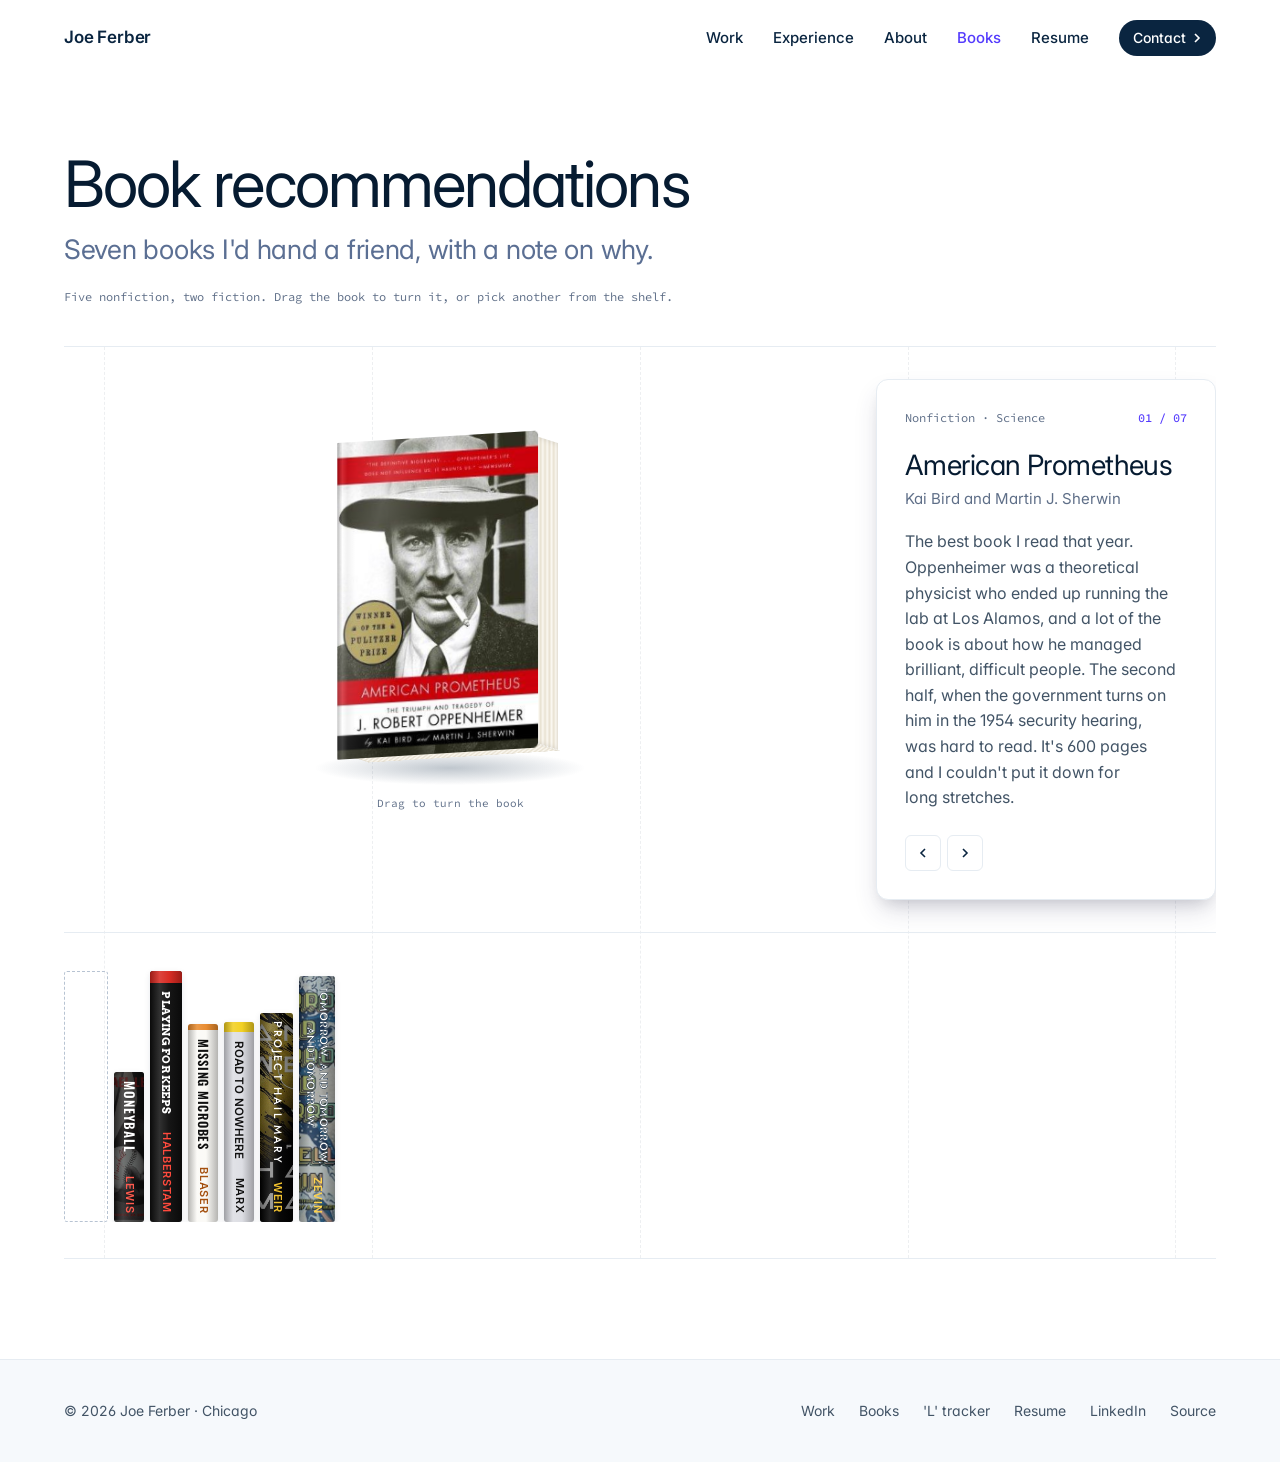
==== books/index.html @ 8e1ac544 "Rewrite the layer story around projects, move books to their own page - The four scroll layers now w" ====
<!doctype html>
<html lang="en">
<head>
<meta charset="utf-8">
<meta name="viewport" content="width=device-width, initial-scale=1">
<title>Book recommendations | Joe Ferber</title>
<meta name="description" content="Seven books Joe Ferber recommends, with a note on each.">
<meta name="theme-color" content="#ffffff">
<meta property="og:type" content="website">
<meta property="og:site_name" content="Joe Ferber">
<meta property="og:title" content="Book recommendations | Joe Ferber">
<meta property="og:description" content="I take complicated operations apart, find the layer that matters, and build what fixes it.">
<meta property="og:image" content="https://joeferber.com/assets/joe-ferber-social.png?v=2">
<meta name="twitter:card" content="summary_large_image">
<link rel="icon" href="/assets/favicon.svg?v=1" type="image/svg+xml">
<link rel="canonical" href="https://joeferber.com/books/">
<meta property="og:url" content="https://joeferber.com/books/">
<meta property="og:image:width" content="1200">
<meta property="og:image:height" content="630">
<meta property="og:image:alt" content="Joe Ferber: Complex systems, made useful.">
<link rel="preconnect" href="https://fonts.googleapis.com">
<link rel="preconnect" href="https://fonts.gstatic.com" crossorigin>
<link href="https://fonts.googleapis.com/css2?family=Inter:wght@300;400;500;600&family=Source+Code+Pro:wght@400;500&family=Oswald:wght@500;600&family=Jost:wght@500;600&family=Cormorant+Garamond:wght@600&family=Arvo:wght@700&display=swap" rel="stylesheet">
<style>
:root{
  --ground:#fff; --ground-muted:#f6f9fc; --panel:#fff;
  --ink:#0a2540; --ink-deep:#061b31; --ink-2:#425466; --ink-muted:#5f6f88;
  --accent:#635bff; --accent-strong:#533afd; --accent-hover:#4434d4;
  --rule:#e6ecf2; --surface-blue:#e5edf5;
  --field:#0d1738; --on-field-2:#b8c7dc;
  --sans:"Inter",system-ui,sans-serif; --mono:"Source Code Pro",ui-monospace,monospace;
  --container:1152px; --gutter:40px;
  --shadow-soft:0 2px 6px rgba(10,37,64,.06);
  --shadow-float:0 13px 27px -5px rgba(50,50,93,.2),0 8px 16px -8px rgba(0,0,0,.15);
  --ease-out:cubic-bezier(.16,1,.3,1); --ease:cubic-bezier(.4,0,.2,1);
}
*{box-sizing:border-box}
html{scroll-behavior:smooth}
body{margin:0;background:var(--ground);color:var(--ink);font:400 16px/1.6 var(--sans);-webkit-font-smoothing:antialiased;font-feature-settings:"ss01","cv11"}
::selection{background:var(--accent);color:#fff}
p{text-wrap:pretty}
a{color:inherit;text-decoration:none}
:focus-visible{outline:2px solid var(--accent);outline-offset:3px;border-radius:4px}
.wrap{width:min(100% - 2*var(--gutter),var(--container));margin-inline:auto}

.guides{position:absolute;inset:0;pointer-events:none;z-index:0}
.guides .wrap{height:100%;display:grid;grid-template-columns:repeat(4,1fr)}
.guides .wrap span{border-left:1px dashed rgba(10,37,64,.07)}
.guides .wrap span:last-child{border-right:1px dashed rgba(10,37,64,.07)}

header{position:absolute;inset:0 0 auto;z-index:20}
header .wrap{display:flex;align-items:center;justify-content:space-between;height:76px}
.mark{font-weight:600;font-size:17px;letter-spacing:-.01em;color:#fff;mix-blend-mode:normal}
.mark{color:var(--ink)}
nav{display:flex;align-items:center;gap:30px;font-size:15px;font-weight:500}
nav a{color:var(--ink)}nav a:not(.btn):hover{color:var(--ink-2)}
.btn{display:inline-flex;align-items:center;gap:6px;height:42px;padding:0 18px;border-radius:9999px;font-size:15px;font-weight:500;transition:background .15s var(--ease),color .15s var(--ease)}
.btn svg{width:10px;height:10px;transition:transform .18s var(--ease)}
.btn:hover svg{transform:translateX(3px)}
.btn-primary{background:var(--accent-strong);color:#fff}
.btn-primary:hover{background:var(--accent-hover)}
.btn-quiet{color:var(--accent-strong)}
.btn-quiet:hover{color:var(--ink)}
.hero .btn-quiet{background:rgba(255,255,255,.82);box-shadow:inset 0 0 0 1px var(--rule)}
.hero .btn-quiet:hover{background:#fff}
.btn-nav{background:var(--ink);color:#fff;height:36px;padding:0 14px;font-size:14px}
.btn-nav:hover{background:#163a5c}

.hero{position:relative;overflow:hidden;padding:176px 0 150px}
.ribbon{position:absolute;inset:-30% -10% auto 30%;height:120%;transform:skewY(-12deg);transform-origin:0 0;z-index:0;overflow:hidden}
.ribbon::before{content:"";position:absolute;inset:-20%;background:
  radial-gradient(ellipse 38% 46% at 86% 26%,rgba(254,150,21,.9),transparent 70%),
  radial-gradient(ellipse 40% 44% at 64% 30%,rgba(244,75,204,.78),transparent 70%),
  radial-gradient(ellipse 34% 40% at 80% 58%,rgba(253,133,150,.7),transparent 70%),
  radial-gradient(ellipse 46% 50% at 52% 62%,rgba(99,91,255,.72),transparent 70%),
  radial-gradient(ellipse 40% 42% at 34% 50%,rgba(128,202,255,.6),transparent 70%),
  radial-gradient(ellipse 50% 40% at 30% 82%,rgba(226,228,255,.9),transparent 70%);
  filter:saturate(1.08);animation:drift 26s var(--ease) infinite alternate}
@keyframes drift{to{transform:translate3d(-4%,3%,0) scale(1.06)}}
.ribbon::after{content:"";position:absolute;inset:auto 0 0;height:38%;background:linear-gradient(to bottom,rgba(255,255,255,0),#fff)}
.hero .wrap{position:relative;z-index:2}
h1{font-weight:400;font-size:clamp(44px,6vw,80px);line-height:1.04;letter-spacing:-.035em;margin:0;max-width:10.5em;color:var(--ink-deep);text-wrap:balance}
h1 span{color:#5b6f93}
.lede{font-size:clamp(18px,1.5vw,21px);line-height:1.5;color:var(--ink-2);max-width:31em;margin:28px 0 0;text-wrap:pretty}
.ctas{display:flex;flex-wrap:wrap;gap:8px;margin-top:36px}

.scrolly{position:relative;height:520vh;background:var(--ground)}
.stage{position:sticky;top:0;height:100vh;display:grid;align-items:center}
.stage .wrap{display:grid;grid-template-columns:minmax(0,1fr) minmax(0,1.1fr);gap:48px;align-items:center}
.copy{position:relative;height:340px}
.panel{position:absolute;inset:0;display:flex;flex-direction:column;justify-content:center;opacity:0;transform:translateY(-10px);transition:opacity .18s ease,transform .3s ease;pointer-events:none}
.panel.on{opacity:1;transform:none;pointer-events:auto;transition:opacity .5s ease .12s,transform .75s var(--ease-out) .12s}
.panel .k{font-family:var(--mono);font-size:13px;color:var(--accent-strong);margin-bottom:14px}
h2{font-weight:400;font-size:clamp(32px,3.4vw,48px);line-height:1.12;letter-spacing:-.025em;margin:0 0 18px;color:var(--ink-deep);text-wrap:balance}
.panel p{font-size:18px;line-height:1.55;color:var(--ink-2);margin:0;max-width:28em;text-wrap:pretty}
.panel .go{display:inline-flex;align-items:center;gap:6px;margin-top:24px;font-size:16px;font-weight:500;color:var(--accent-strong)}
.panel .go svg{width:10px;height:10px;transition:transform .18s var(--ease)}
.panel .go:hover svg{transform:translateX(3px)}
.metric{display:flex;align-items:baseline;gap:12px;margin-top:26px;padding-top:18px;border-top:1px solid var(--rule);max-width:28em}
.metric b{font-weight:400;font-size:40px;letter-spacing:-.03em;color:var(--ink-deep)}
.metric span{font-size:14px;color:var(--ink-muted)}
.progress{position:absolute;left:0;right:0;bottom:-40px;display:grid;grid-template-columns:repeat(4,1fr);gap:6px}
.progress i{height:2px;background:var(--rule);position:relative;overflow:hidden}
.progress i::after{content:"";position:absolute;inset:0;background:var(--accent);transform:scaleX(var(--f,0));transform-origin:left}

.viz{position:relative;height:72vh;display:grid;place-items:center;perspective:2200px}
.stack{position:relative;width:min(30vw,340px);aspect-ratio:1;transform-style:preserve-3d;transform:rotateX(58deg) rotateZ(var(--rz,-40deg))}
.plate{position:absolute;inset:0;border-radius:12px;background:var(--panel);border:1px solid var(--rule);box-shadow:var(--shadow-float);transition:border-color .35s var(--ease),opacity .35s var(--ease)}
.plate.on{border-color:var(--accent)}
.plate .tag{position:absolute;left:16px;top:12px;right:16px;display:flex;justify-content:space-between;font-family:var(--mono);font-size:11px;color:var(--ink-muted)}
.plate.on .tag{color:var(--accent-strong)}
.plate .body{position:absolute;inset:40px 16px 16px}
.cells{display:grid;grid-template-columns:repeat(9,1fr);gap:8px}
.cells span{aspect-ratio:1;border-radius:3px;background:var(--surface-blue)}
.plate.on .cells span.hot{background:var(--accent)}
.bars span{display:block;height:8px;border-radius:4px;background:var(--surface-blue);margin-bottom:12px}
.plate.on .bars span.hot{background:linear-gradient(90deg,var(--accent),#80caff)}
.net line{stroke:#c9d3df;stroke-width:1.5}
.net circle{fill:#fff;stroke:var(--ink);stroke-width:1.5}
.plate.on .net .hot{stroke:var(--accent)}
.plate.on .net circle.hot{fill:var(--accent)}
.mini{border:1px solid var(--rule);border-radius:8px;padding:12px 14px;font-size:13px}
.mini .r{display:flex;justify-content:space-between;padding:7px 0;border-top:1px solid var(--rule)}
.mini .r:first-child{border-top:0;color:var(--ink-muted);font-size:12px}
.plate.on .mini .win{color:var(--accent-strong);font-weight:500}


.work{padding:140px 0 120px;position:relative}
.sec-head{max-width:40em;margin-bottom:56px}
.sec-head h2 span{color:var(--ink-muted)}
.bento{display:grid;grid-template-columns:repeat(12,1fr);gap:20px}
.card{position:relative;border-radius:12px;background:var(--panel);border:1px solid var(--rule);box-shadow:var(--shadow-soft);padding:28px;overflow:hidden;display:flex;flex-direction:column;transition:transform .22s var(--ease),box-shadow .22s var(--ease)}
.card:hover{transform:translateY(-3px);box-shadow:0 8px 24px rgba(50,50,93,.1)}
.card h3{font-weight:500;font-size:22px;letter-spacing:-.015em;margin:0 0 8px;color:var(--ink-deep)}
.card p{margin:0;color:var(--ink-2);font-size:15px;max-width:30em}
.card .go{margin-top:20px;font-size:15px;font-weight:500;color:var(--accent-strong);display:inline-flex;gap:6px;align-items:center}
.card .go svg{width:10px;height:10px;transition:transform .18s var(--ease)}
.card:hover .go svg{transform:translateX(3px)}
.c7{grid-column:span 7}.c5{grid-column:span 5}.c4{grid-column:span 4}
.art{margin:-28px -28px 24px;height:230px;position:relative;background:var(--ground-muted);border-bottom:1px solid var(--rule);overflow:hidden}
.art.ll .match{position:absolute;left:36px;right:-30px;top:40px;background:#fff;border-radius:10px;box-shadow:var(--shadow-float);padding:16px 18px;font-size:14px;transform:rotate(-2deg)}
.art.ll .match .r{display:flex;justify-content:space-between;padding:8px 0;border-top:1px solid var(--rule)}
.art.ll .match .r:first-child{border-top:0;font-family:var(--mono);font-size:12px;color:var(--ink-muted)}
.art.ll .match .win b{color:var(--accent-strong);font-weight:500}
.art.ll .chip{position:absolute;right:24px;bottom:22px;background:var(--ink);color:#fff;font-size:12px;padding:6px 10px;border-radius:6px;box-shadow:var(--shadow-float)}
.art.trn{background:#0d1738}
.art.trn svg{position:absolute;inset:0;width:100%;height:100%}
.art.small{height:176px}
.mm{position:absolute;inset:18px 22px 26px 40px;display:grid;grid-template-columns:1fr 1fr;grid-template-rows:1fr 1fr;border-left:1.5px solid var(--ink);border-bottom:1.5px solid var(--ink)}
.mm div{border:1px dashed #d3dce7;margin:-.5px;position:relative;font-family:var(--mono);font-size:11px;color:var(--ink-muted);padding:5px 7px}
.mm .keep{background:rgba(99,91,255,.06);color:var(--ink-2)}
.mm i{position:absolute;width:30px;height:30px;border-radius:50%;background:#fff;border:1.5px solid var(--ink);display:grid;place-items:center;font:500 11px var(--sans);font-style:normal;color:var(--ink);box-shadow:var(--shadow-soft)}
.mm i.hot{background:var(--accent);border-color:var(--accent);color:#fff}
.ax{position:absolute;font-family:var(--mono);font-size:11px;color:var(--ink-muted)}
.ax.x{right:22px;bottom:6px}.ax.y{left:10px;top:18px;writing-mode:vertical-rl;transform:rotate(180deg)}
.gl{position:absolute;inset:18px 20px;display:grid;gap:9px;align-content:start}
.gl .row{display:grid;grid-template-columns:78px 1fr 30px;gap:10px;align-items:center;font-size:11px;color:var(--ink-2)}
.gl .seg{display:grid;grid-template-columns:repeat(5,1fr);gap:3px}
.gl .seg b{height:8px;border-radius:2px;background:var(--surface-blue)}
.gl .seg b.y{background:var(--ink)}
.gl .seg b.r{background:#e5484d}
.gl .row span:last-child{font-family:var(--mono);font-size:11px;text-align:right;color:var(--ink-muted)}
.gl .gate{margin-top:4px;display:flex;justify-content:space-between;align-items:center;padding:7px 10px;border-radius:6px;background:#fff;border:1px solid var(--rule);font-size:11px}
.gl .gate em{font-style:normal;font-family:var(--mono);font-size:11px;color:#b42318;background:#fdecec;padding:2px 6px;border-radius:4px}
.ps{position:absolute;inset:16px 20px}
.ps .f{font-family:var(--mono);font-size:11px;color:var(--ink-muted);margin-bottom:10px}
.ps .f b{color:var(--accent-strong);font-weight:500}
.ps .w{display:grid;grid-template-columns:repeat(4,1fr);gap:10px;margin-bottom:12px}
.ps .w div{font-family:var(--mono);font-size:11px;color:var(--ink-muted)}
.ps .w s{display:block;height:3px;background:var(--surface-blue);border-radius:2px;margin-top:5px;position:relative;text-decoration:none}
.ps .w s::after{content:"";position:absolute;top:-4px;left:var(--k);width:10px;height:10px;border-radius:50%;background:#fff;border:1.5px solid var(--accent);transform:translateX(-50%)}
.ps .rk{display:grid;grid-template-columns:16px 1fr auto;gap:8px;align-items:center;font-size:11px;padding:5px 0;border-top:1px solid var(--rule);color:var(--ink-2)}
.ps .rk em{font-style:normal;font-family:var(--mono);font-size:11px;color:var(--ink-muted)}
.ps .rk strong{font-weight:500;color:var(--ink-deep)}
.ps .rk:first-of-type strong{color:var(--accent-strong)}


.books{padding:150px 0 40px;position:relative}
.books .sec-head{margin-bottom:20px}
.books .sec-head h2 span{color:#5b6f93}
.books .note{font-family:var(--mono);font-size:12px;color:var(--ink-muted);margin:0 0 40px}
.library{position:relative;display:grid;grid-template-columns:minmax(0,1fr) 340px;gap:32px 40px;border-block:1px solid var(--rule);padding:32px 0 36px;overflow:hidden}
.book-stage{position:relative;z-index:1;height:440px;display:grid;place-items:center;perspective:1500px;cursor:grab;touch-action:pan-y;outline:none;border-radius:10px;user-select:none;-webkit-user-select:none}
.book-stage.drag{cursor:grabbing}
.book-stage:focus-visible{box-shadow:0 0 0 2px var(--accent)}
.book-stage .hint{position:absolute;left:50%;transform:translateX(-50%);bottom:6px;white-space:nowrap;font-family:var(--mono);font-size:11px;color:var(--ink-muted)}
.ground{position:absolute;left:50%;bottom:34px;width:280px;height:34px;margin-left:-140px;background:radial-gradient(closest-side,rgba(10,37,64,.26),rgba(10,37,64,0));transform:scaleX(var(--gs,1));pointer-events:none}
.lift{transition:transform .8s var(--ease-out),opacity .5s var(--ease)}
.lift.enter{transform:translateY(60px);opacity:0;transition:none}
.book3d{--bw:220px;--bh:320px;--bd:46px;--c:#0a2540;--fg:#fff;position:relative;width:var(--bw);height:var(--bh);transform-style:preserve-3d;transform:rotateX(var(--rx,8deg)) rotateY(var(--ry,-24deg))}
.book3d .f{position:absolute;left:50%;top:50%;backface-visibility:hidden}
.book3d .front,.book3d .back{width:var(--bw);height:var(--bh);margin:calc(var(--bh)/-2) 0 0 calc(var(--bw)/-2);background-color:var(--c);color:var(--fg);overflow:hidden;
  background-image:linear-gradient(90deg,rgba(0,0,0,.26) 0,rgba(255,255,255,.1) 2.5%,rgba(0,0,0,.06) 5%,rgba(0,0,0,0) 9%),repeating-linear-gradient(0deg,rgba(255,255,255,.035) 0 1px,transparent 1px 3px),repeating-linear-gradient(90deg,rgba(0,0,0,.035) 0 1px,transparent 1px 3px)}
.book3d .front{border-radius:2px 6px 6px 2px;transform:translateZ(calc(var(--bd)/2))}
.book3d .back{border-radius:6px 2px 2px 6px;transform:rotateY(180deg) translateZ(calc(var(--bd)/2));background-image:linear-gradient(270deg,rgba(0,0,0,.26) 0,rgba(255,255,255,.1) 2.5%,rgba(0,0,0,0) 9%),repeating-linear-gradient(0deg,rgba(255,255,255,.035) 0 1px,transparent 1px 3px)}
.book3d .spine{width:var(--bd);height:var(--bh);margin:calc(var(--bh)/-2) 0 0 calc(var(--bd)/-2);transform:rotateY(-90deg) translateZ(calc(var(--bw)/2))}
.book3d .edge{width:calc(var(--bd) - 6px);height:calc(var(--bh) - 10px);margin:calc((var(--bh) - 10px)/-2) 0 0 calc((var(--bd) - 6px)/-2);transform:rotateY(90deg) translateZ(calc(var(--bw)/2 - 4px));background:repeating-linear-gradient(90deg,#fbf8f1 0 1px,#e8e1d1 1px 2px);box-shadow:inset 0 0 6px rgba(0,0,0,.12)}
.book3d .top,.book3d .bot{width:calc(var(--bw) - 10px);height:calc(var(--bd) - 6px);margin:calc((var(--bd) - 6px)/-2) 0 0 calc((var(--bw) - 10px)/-2);background:repeating-linear-gradient(0deg,#fbf8f1 0 1px,#e8e1d1 1px 2px);box-shadow:inset 0 0 6px rgba(0,0,0,.12)}
.book3d .top{transform:rotateX(90deg) translateZ(calc(var(--bh)/2 - 4px)) translateX(4px)}
.book3d .bot{transform:rotateX(-90deg) translateZ(calc(var(--bh)/2 - 4px)) translateX(4px)}
.front .cvimg{position:absolute;inset:0;width:100%;height:100%;object-fit:cover;pointer-events:none;user-select:none}
.front::before{content:"";position:absolute;inset:0;z-index:2;background:linear-gradient(90deg,rgba(0,0,0,.28) 0,rgba(255,255,255,.12) 2.5%,rgba(0,0,0,.06) 5%,rgba(0,0,0,0) 9%);pointer-events:none}
.front::after{z-index:3}
.front::after,.back::after{content:"";position:absolute;inset:0;background:linear-gradient(105deg,rgba(255,255,255,0) calc(var(--sh,50%) - 22%),rgba(255,255,255,.2) var(--sh,50%),rgba(255,255,255,0) calc(var(--sh,50%) + 22%));pointer-events:none}
.back .blurb{position:absolute;left:28px;right:30px;top:36px;bottom:56px;font:400 12px/1.5 var(--sans);opacity:.9;overflow:hidden}
.back .bn{display:-webkit-box;-webkit-box-orient:vertical;-webkit-line-clamp:13;overflow:hidden}
.back .blurb b{display:block;font:500 11px var(--mono);letter-spacing:.06em;text-transform:uppercase;opacity:.7;margin-bottom:10px}
.back .mk{position:absolute;left:28px;bottom:28px;font:500 11px var(--mono);opacity:.6}
.detail{position:relative;z-index:1;align-self:center;background:#fff;border:1px solid var(--rule);border-radius:12px;box-shadow:var(--shadow-float);padding:28px;display:flex;flex-direction:column;min-height:300px}
.detail .k{display:flex;justify-content:space-between;font-family:var(--mono);font-size:12px;color:var(--ink-muted)}
.detail .k b{font-weight:500;color:var(--accent-strong)}
.detail h3{font-weight:400;font-size:28px;line-height:1.15;letter-spacing:-.02em;color:var(--ink-deep);margin:22px 0 6px;text-wrap:balance}
.detail .by{color:var(--ink-muted);font-size:15px;margin:0 0 18px}
.detail p{color:var(--ink-2);font-size:16px;margin:0}
.detail .sw{display:flex;gap:6px;margin-top:auto;padding-top:24px}
.detail .sw button{width:36px;height:36px;border-radius:6px;border:1px solid var(--rule);background:#fff;color:var(--ink);cursor:pointer;display:grid;place-items:center;transition:border-color .15s var(--ease),color .15s var(--ease)}
.detail .sw button:hover{border-color:var(--accent);color:var(--accent-strong)}
.detail .sw svg{width:10px;height:10px}
.detail>*{transition:opacity .25s var(--ease)}
.detail.swap>*{opacity:0}
.row{grid-column:1/-1;position:relative;z-index:1;display:flex;align-items:flex-end;gap:6px;height:290px;padding-top:24px;border-top:1px solid var(--rule);overflow-x:auto;scrollbar-width:none}
.row::-webkit-scrollbar{display:none}
.row::after{content:"";position:sticky;right:0}
.sb{--h:120px;--w:28px;--c:#0a2540;--fg:#fff;position:relative;flex:0 0 var(--w);height:var(--h);border:0;padding:0;cursor:pointer;border-radius:3px;box-shadow:0 2px 6px rgba(10,37,64,.1);transition:transform .3s var(--ease-out),box-shadow .3s var(--ease),opacity .3s var(--ease);font:inherit;display:flex;align-items:center;justify-content:center}
.spn{position:relative;overflow:hidden;display:flex;flex-direction:column;align-items:center;gap:10px;background-color:var(--bg,#111);color:var(--fg,#fff);background-image:var(--art,none);background-size:auto 100%;background-position:var(--ax,50%) 0;background-repeat:no-repeat}
.spn::before{content:"";position:absolute;inset:0;background:var(--ov,transparent);pointer-events:none}
.spn::after{content:"";position:absolute;inset:0;background:linear-gradient(90deg,rgba(0,0,0,.28),rgba(255,255,255,.14) 30%,rgba(255,255,255,.03) 60%,rgba(0,0,0,.28));pointer-events:none}
.spn>*{position:relative;z-index:1}
.spn .band{position:absolute;z-index:0;left:0;right:0;top:0;height:var(--bandh,0);background:var(--band,transparent)}
.spn .rot{position:absolute;z-index:1;left:50%;top:calc(50% + var(--bandh,0px) / 2);width:calc(var(--len,200px) - var(--bandh,0px) - 1.6 * var(--base));height:calc(var(--sw,30px) - 4px);transform:translate(-50%,-50%) rotate(90deg);display:flex;align-items:center;justify-content:space-between;gap:calc(.8 * var(--base))}
.spn .st{min-width:0;font-family:var(--tf,var(--sans));font-weight:var(--tw,500);font-size:calc(var(--base) * var(--tz,1));letter-spacing:var(--tls,.02em);line-height:1.3;text-transform:uppercase;white-space:nowrap;overflow:hidden;-webkit-text-stroke:var(--stroke,0)}
.spn.sp-wrap .st{line-height:1.15;white-space:normal;display:-webkit-box;-webkit-box-orient:vertical;-webkit-line-clamp:2}
.spn .sa{flex:none;font-family:var(--af,var(--sans));font-weight:600;font-size:max(11px,calc(var(--base) * .82));letter-spacing:.06em;text-transform:uppercase;color:var(--ac,currentColor);white-space:nowrap}
.sb.spn{--base:11px}
.book3d .spine.spn{--base:13px;border-radius:6px}
.sb:hover:not(.picked){transform:translateY(-10px);box-shadow:var(--shadow-float)}
.sb:focus-visible{outline:2px solid var(--accent);outline-offset:3px}
.sb.picked{background:none!important;box-shadow:none;outline:1px dashed #b7c3d2;outline-offset:-1px}
.sb.picked>*,.sb.picked::before,.sb.picked::after{opacity:0}
@media (max-width:900px){
  .library{grid-template-columns:1fr;padding:20px 0;gap:16px}
  .book-stage{height:360px}
  .book3d{--bw:180px;--bh:262px;--bd:38px}
  .book3d .spine.spn{--base:11px}
  .detail{min-height:0}
}
.books-teaser{padding:150px 0 40px}
.books-teaser .sec-head h2 span{color:#5b6f93}
.sec-link{color:var(--ink-deep);display:inline-flex;align-items:center;gap:10px;border-bottom:1px solid transparent;transition:border-color .2s var(--ease)}
.sec-link svg{width:16px;height:16px;transition:transform .2s var(--ease)}
.sec-link:hover{border-bottom-color:currentColor}.sec-link:hover svg{transform:translateX(4px)}
.bk-row{display:grid;grid-template-columns:repeat(7,minmax(0,1fr));gap:16px;align-items:end}
.bk-tile{display:block;border-radius:4px;overflow:hidden;box-shadow:var(--shadow-soft);transition:transform .25s var(--ease-out),box-shadow .25s var(--ease)}
.bk-tile img{display:block;width:100%;height:auto;aspect-ratio:2/3;object-fit:cover}
.bk-tile:hover{transform:translateY(-6px);box-shadow:var(--shadow-float)}
@media (max-width:900px){.bk-row{grid-template-columns:repeat(4,minmax(0,1fr));gap:12px}}
.close{padding:170px 0 120px;text-align:left}
.close h2{font-size:clamp(36px,4.4vw,60px);max-width:14em}
footer{border-top:1px solid var(--rule);background:var(--ground-muted);padding:40px 0;font-size:14px;color:var(--ink-2)}
footer .wrap{display:flex;justify-content:space-between;gap:16px;flex-wrap:wrap}
footer nav{gap:24px;font-weight:400;font-size:14px}footer nav a{color:var(--ink-2)}

.menu{display:none}
.hero-grid{display:grid;grid-template-columns:minmax(0,1.15fr) minmax(0,.85fr);gap:56px;align-items:center}
.portrait{margin:0;position:relative;justify-self:end;width:min(100%,360px)}
.portrait .photo{border-radius:12px;overflow:hidden;aspect-ratio:4/5;background:var(--surface-blue);box-shadow:var(--shadow-float);border:1px solid rgba(255,255,255,.7)}
.portrait img{display:block;width:100%;height:100%;object-fit:cover;object-position:46% 30%}
.portrait figcaption{position:absolute;left:-36px;bottom:28px;background:#fff;border:1px solid var(--rule);border-radius:10px;box-shadow:var(--shadow-medium,0 8px 24px rgba(50,50,93,.1));padding:12px 16px;font-size:13px;line-height:1.45;color:var(--ink-2);width:max-content;max-width:min(320px,calc(100vw - 48px))}
.portrait figcaption b{display:block;font-weight:500;font-size:15px;color:var(--ink-deep)}
.portrait figcaption span{display:block}
.experience{padding:150px 0 40px}
.experience .sec-head h2 span,.about .sec-head h2 span{color:#5b6f93}
.job{display:grid;grid-template-columns:4fr 8fr;gap:40px;padding:40px 0;border-top:1px solid var(--rule)}
.job-meta b{display:block;font-weight:500;font-size:20px;letter-spacing:-.01em;color:var(--ink-deep)}
.job-meta span{display:block;margin-top:4px;font-size:14px;color:var(--ink-muted)}
.job h3{font-weight:400;font-size:clamp(26px,2.6vw,34px);letter-spacing:-.02em;margin:0 0 12px;color:var(--ink-deep)}
.job p{margin:0;color:var(--ink-2);font-size:17px;max-width:40em}
.job ul{list-style:none;padding:0;margin:24px 0 0;display:grid;grid-template-columns:repeat(3,minmax(0,1fr));gap:16px}
.job li{padding-top:12px;border-top:1px solid var(--rule);font-size:14px;color:var(--ink-2);line-height:1.45}
.job li b{display:block;font-weight:300;font-size:30px;letter-spacing:-.03em;color:var(--ink-deep);margin-bottom:4px}
.about{padding:130px 0 20px;background:linear-gradient(var(--ground),var(--ground-muted));border-bottom:1px solid var(--rule)}
.about-grid{display:grid;grid-template-columns:minmax(0,7fr) minmax(0,5fr);gap:64px;align-items:start;padding-bottom:110px}
.about h2{font-weight:400;font-size:clamp(32px,3.4vw,48px);line-height:1.12;letter-spacing:-.025em;margin:0;color:var(--ink-deep);text-wrap:balance}
.edu{background:#fff;border:1px solid var(--rule);border-radius:12px;box-shadow:var(--shadow-soft)}
.edu-row{padding:20px 24px;border-top:1px solid var(--rule)}
.edu-row:first-child{border-top:0;padding-bottom:12px}
.edu-row .k{font-family:var(--mono);font-size:12px;color:var(--accent-strong)}
.edu-row b{display:block;font-weight:500;font-size:17px;color:var(--ink-deep)}
.edu-row p{margin:4px 0 2px;color:var(--ink-2);font-size:15px}
.edu-row span{display:block;font-size:13px;color:var(--ink-muted)}
@media (max-width:900px){
  .menu{display:inline-flex;align-items:center;height:40px;padding:0 16px;border-radius:9999px;border:1px solid var(--rule);background:#fff;font:500 14px var(--sans);color:var(--ink);cursor:pointer}
  header nav{display:none;position:absolute;top:68px;left:20px;right:20px;flex-direction:column;align-items:stretch;gap:0;padding:8px;background:#fff;border:1px solid var(--rule);border-radius:12px;box-shadow:var(--shadow-float)}
  header nav.open{display:flex}
  header nav a{padding:12px 14px;border-radius:8px}
  header nav a:not(.btn):hover{background:var(--ground-muted)}
  header nav .btn-nav{margin-top:6px;height:44px;justify-content:center}
  .hero-grid{grid-template-columns:1fr;gap:40px}
  .portrait{justify-self:start;width:min(78%,300px);margin-left:28px}
  .portrait figcaption{left:-28px;bottom:20px}
  .job{grid-template-columns:1fr;gap:12px}
  .job ul{grid-template-columns:1fr}
  .about-grid{grid-template-columns:1fr;gap:36px;padding-bottom:80px}
  .experience{padding-top:110px}
}

.reveal{opacity:0;transform:translateY(24px);transition:opacity .55s var(--ease-out),transform .65s var(--ease-out)}
.reveal.in{opacity:1;transform:none}

@media (max-width:900px){
  :root{--gutter:20px}
  .hero{padding:130px 0 90px}
  .ribbon{inset:-40% -40% auto 0}
  .stage .wrap{grid-template-columns:1fr;grid-template-rows:40vh auto;gap:12px}
  .viz{order:-1;height:40vh}.stack{width:54vw}
  .copy{height:300px}.progress{bottom:-18px}
  .bento{grid-template-columns:1fr}.c7,.c5,.c4{grid-column:auto}
  .guides{display:none}
}
@media (prefers-reduced-motion:reduce){
  *,*::before,*::after{animation-duration:.01ms!important;animation-iteration-count:1!important;transition-duration:.01ms!important;scroll-behavior:auto!important}
  .reveal{opacity:1;transform:none}
}
</style>
<style>
.books-page{padding:150px 0 100px}
.page-title{font-weight:400;font-size:clamp(40px,5vw,64px);line-height:1.06;letter-spacing:-.03em;margin:0;color:var(--ink-deep);text-wrap:balance}
.page-title span{display:block;margin-top:14px;font-size:.42em;line-height:1.3;letter-spacing:-.01em;color:#5b6f93}
header nav a[aria-current="page"]{color:var(--accent-strong)}
.detail .dt{font-weight:400;font-size:28px;line-height:1.15;letter-spacing:-.02em;color:var(--ink-deep);margin:22px 0 6px;text-wrap:balance}
</style>
</head>
<body>
<header>
  <div class="wrap">
    <a class="mark" href="/">Joe Ferber</a>
    <button class="menu" type="button" aria-expanded="false" aria-controls="site-nav"><span>Menu</span></button>
    <nav id="site-nav" aria-label="Primary"><a href="/#work">Work</a><a href="/#experience">Experience</a><a href="/#about">About</a><a href="/books/" aria-current="page">Books</a><a href="/assets/Joe_Ferber_Resume.pdf" download>Resume</a><a class="btn btn-nav" href="mailto:joe.ferber@kellogg.northwestern.edu">Contact <svg viewBox="0 0 10 10" fill="none" stroke="currentColor" stroke-width="1.6"><path d="M3 1l4 4-4 4"/></svg></a></nav>
  </div>
</header>

<main class="books books-page" id="top">
  <div class="wrap">
    <div class="sec-head"><h1 class="page-title">Book recommendations <span>Seven books I'd hand a friend, with a note on why.</span></h1></div>
    <p class="note">Five nonfiction, two fiction. Drag the book to turn it, or pick another from the shelf.</p>
    <div class="library">
      <div class="guides" aria-hidden="true"><div class="wrap"><span></span><span></span><span></span><span></span></div></div>
      <div class="book-stage" id="stage" tabindex="0" role="img" aria-roledescription="3D book" aria-label="Selected book. Drag or use the arrow keys to turn it.">
        <div class="ground" id="ground"></div>
        <div class="lift" id="lift">
          <div class="book3d" id="book3d">
            <div class="f front"><img class="cvimg" alt="" draggable="false"></div>
            <div class="f back"><div class="blurb"><b>Joe's note</b><span class="bn"></span></div><span class="mk">joeferber.com / shelf</span></div>
            <div class="f spine spn"></div>
            <div class="f edge"></div><div class="f top"></div><div class="f bot"></div>
          </div>
        </div>
        <span class="hint">Drag to turn the book</span>
      </div>
      <div class="detail" id="detail" aria-live="polite"></div>
      <div class="row" id="row" role="list" aria-label="Bookshelf"></div>
    </div>
  </div>
</main>

<footer><div class="wrap"><span>© <span id="year">2026</span> Joe Ferber · Chicago</span><nav aria-label="Footer"><a href="/#work">Work</a><a href="/books/">Books</a><a href="/trains/">'L' tracker</a><a href="/assets/Joe_Ferber_Resume.pdf" download>Resume</a><a href="https://www.linkedin.com/in/joe-ferber/">LinkedIn</a><a href="https://github.com/kelloggjoe/joe-ferber-portfolio">Source</a></nav></div></footer>

<script>
const menuBtn=document.querySelector('.menu'),siteNav=document.getElementById('site-nav');
const setMenu=o=>{menuBtn.setAttribute('aria-expanded',String(o));siteNav.classList.toggle('open',o)};
menuBtn.addEventListener('click',()=>setMenu(!siteNav.classList.contains('open')));
document.addEventListener('click',e=>{if(siteNav.classList.contains('open')&&!menuBtn.contains(e.target)&&(e.target.closest('#site-nav a')||!siteNav.contains(e.target)))setMenu(false)});
addEventListener('keydown',e=>{if(e.key==='Escape'&&siteNav.classList.contains('open')){setMenu(false);menuBtn.focus()}});
document.getElementById('year').textContent=new Date().getFullYear();
const BOOKS=[
 ["American Prometheus","Kai Bird and Martin J. Sherwin","#1f1c1a","#fff",60,"Nonfiction · Science","The best book I read that year. Oppenheimer was a theoretical physicist who ended up running the lab at Los Alamos, and a lot of the book is about how he managed brilliant, difficult people. The second half, when the government turns on him in the 1954 security hearing, was hard to read. It's 600 pages and I couldn't put it down for long stretches.","american-prometheus"],
 ["Moneyball","Michael Lewis","#5f615e","#fff",40,"Nonfiction · Business","An incredibly intriguing story for a book about statistics. The A's couldn't outspend anyone, so they paid for things other teams undervalued, like on-base percentage. The math is the easy part of the story. The hard part was getting scouts and executives to trust it. I learned quite a lot.","moneyball"],
 ["Playing for Keeps","David Halberstam","#111111","#fff",48,"Nonfiction · Business","Halberstam covers Jordan's whole career, but I liked the business around him most: Nike, the NBA's marketing, and the TV deals that carried the league overseas. He spends real time on the people making those calls, which I didn't expect from a basketball book.","playing-for-keeps"],
 ["Missing Microbes","Martin J. Blaser","#f4f1ea","#061b31",42,"Nonfiction · Science","My neuroscience background made this one hard to put down. Blaser argues that decades of heavy antibiotic use have wiped out gut bacteria we depend on, and he ties that loss to rising rates of asthma, allergies, and obesity. Antibiotics are still the hero of the story. He just makes a good case that nobody was tracking what they cost.","missing-microbes"],
 ["Road to Nowhere","Paris Marx","#d9d8df","#061b31",44,"Nonfiction · Technology","Paris Marx goes after Silicon Valley's transportation pitches one at a time: ride-hailing, self-driving cars, the Hyperloop. His argument is that most of them were designed around a business model, and that cities would get more out of better buses and trains. I built a tracker for Chicago's trains, so I was already on his side.","road-to-nowhere"],
 ["Project Hail Mary","Andy Weir","#1d170b","#fff",50,"Fiction","If you don't like science, you'll hate it. I like science, so I loved it. A junior high science teacher wakes up alone on a spaceship with no memory and has to work out, one experiment at a time, why he's there. The pacing is perfect. If you like this one, read John Scalzi next.","project-hail-mary"],
 ["Tomorrow, and Tomorrow, and Tomorrow","Gabrielle Zevin","#4e6474","#fff",46,"Fiction","Not my typical book, but I couldn't put it down for long stretches. Two friends make video games together for about thirty years, and the book is really about what that partnership costs them. The video game details were cool, and I liked the ending.","tomorrow"]];
const row=document.getElementById('row'),detail=document.getElementById('detail'),stage=document.getElementById('stage'),book=document.getElementById('book3d'),lift=document.getElementById('lift'),ground=document.getElementById('ground');
const pad=n=>String(n).padStart(2,'0');
const chev=d=>`<svg viewBox="0 0 10 10" fill="none" stroke="currentColor" stroke-width="1.6"><path d="${d}"/></svg>`;
const still=matchMedia('(prefers-reduced-motion: reduce)').matches;
let cur=-1,ry=-24,rx=8,vel=0,target=null,drag=null,lastTouch=0;
const REST=-24;
function apply(){
  book.style.setProperty('--ry',ry+'deg');book.style.setProperty('--rx',rx+'deg');
  const r=ry*Math.PI/180;book.style.setProperty('--sh',(50+Math.sin(r)*70)+'%');
  ground.style.setProperty('--gs',(.62+.38*Math.abs(Math.cos(r))).toFixed(3));
}
function tick(t){
  if(!drag){
    if(target!==null){ry+=(target-ry)*.12;rx+=(8-rx)*.12;if(Math.abs(target-ry)<.1){ry=target;target=null}}
    else if(Math.abs(vel)>.05){ry+=vel;vel*=.94;lastTouch=t}
    else if(!still&&t-lastTouch>2600){const want=REST+Math.sin(t/1600)*7;ry+=(want-ry)*.02;rx+=(8-rx)*.05}
  }
  apply();requestAnimationFrame(tick);
}
requestAnimationFrame(tick);
stage.addEventListener('pointerdown',e=>{drag={x:e.clientX,y:e.clientY,id:e.pointerId,moved:false};target=null;vel=0;stage.setPointerCapture(e.pointerId);stage.classList.add('drag')});
stage.addEventListener('pointermove',e=>{if(!drag||e.pointerId!==drag.id)return;const dx=e.clientX-drag.x,dy=e.clientY-drag.y;drag.x=e.clientX;drag.y=e.clientY;ry+=dx*.55;rx=Math.max(-22,Math.min(28,rx-dy*.25));vel=dx*.55;lastTouch=performance.now()});
const end=e=>{if(!drag)return;drag=null;stage.classList.remove('drag');lastTouch=performance.now()};
stage.addEventListener('pointerup',end);stage.addEventListener('pointercancel',end);stage.addEventListener('lostpointercapture',end);
stage.addEventListener('keydown',e=>{if(e.key==='ArrowLeft'||e.key==='ArrowRight'){e.preventDefault();target=(target??ry)+(e.key==='ArrowLeft'?-45:45);lastTouch=performance.now()}if(e.key==='Home'){target=REST}});
const SPINES={
 "american-prometheus":{bg:"#151311",fg:"#fff",ac:"#e0453a",title:"American Prometheus",author:"Bird & Sherwin",tf:"'Cormorant Garamond',serif",tw:600,tls:".1em",tz:1.08,band:"#c1272d",bandh:"14px"},
 "moneyball":{bg:"#6b6d6a",fg:"#fff",ac:"#ff5a4e",title:"Moneyball",author:"Lewis",tf:"Oswald,sans-serif",tw:600,tls:".08em",tz:1.2,art:"moneyball",ax:"55%",ov:"rgba(20,20,20,.55)"},
 "playing-for-keeps":{bg:"#0e0e0e",fg:"#fff",ac:"#ff4a3d",title:"Playing for Keeps",author:"Halberstam",tf:"Arvo,serif",tw:700,tls:".02em",tz:1.02,band:"#d7261e",bandh:"12px"},
 "missing-microbes":{bg:"#fbfaf6",fg:"#111",ac:"#a4500f",title:"Missing Microbes",author:"Blaser",tf:"Oswald,sans-serif",tw:600,tls:".06em",tz:1.15,band:"#e8892b",bandh:"6px"},
 "road-to-nowhere":{bg:"#dcdde3",fg:"#111",ac:"#111",title:"Road to Nowhere",author:"Marx",tf:"Inter,sans-serif",tw:600,tls:".01em",tz:1.05,band:"#f2cf1d",bandh:"10px"},
 "project-hail-mary":{bg:"#111",fg:"#fff",ac:"#f2c230",title:"Project Hail Mary",author:"Weir",tf:"Jost,sans-serif",tw:500,tls:".2em",tz:1,art:"project-hail-mary",ax:"18%",ov:"rgba(0,0,0,.45)"},
 "tomorrow":{bg:"#2f5f7f",fg:"#fff",ac:"#ffd34d",title:"Tomorrow, and Tomorrow, and Tomorrow",author:"Zevin",tf:"Jost,sans-serif",tw:600,tls:".03em",tz:1,art:"tomorrow",ax:"72%",ov:"rgba(16,40,70,.35)",stroke:".4px #0d2236"}};
function paintSpine(el,slug){
  const d=SPINES[slug];
  const v={'--bg':d.bg,'--fg':d.fg,'--ac':d.ac,'--tf':d.tf,'--tw':d.tw,'--tls':d.tls,'--tz':d.tz,'--band':d.band||'transparent','--bandh':d.bandh||'0px','--art':d.art?`url(/assets/books/${d.art}.jpg)`:'none','--ax':d.ax||'50%','--ov':d.ov||'transparent','--stroke':d.stroke||'0'};
  for(const k in v)el.style.setProperty(k,v[k]);
  el.innerHTML=`<span class="band"></span><span class="rot"><span class="st">${d.title}</span><span class="sa">${d.author}</span></span>`;
}
BOOKS.forEach(([t,a,c,fg,d,g,note,img],i)=>{
  const b=document.createElement('button');b.className='sb';b.type='button';b.setAttribute('role','listitem');
  b.setAttribute('aria-label',`${t} by ${a}`);b.setAttribute('aria-pressed','false');
  b.style.cssText=`--h:${t.length>18?184:150+((i*37)%4)*8}px;--w:${t.length>18?Math.max(36,Math.round(d*.74)):Math.max(30,Math.round(d*.66))}px`;
  b.classList.add('spn');paintSpine(b,img);b.addEventListener('click',()=>pick(i));row.appendChild(b);
});
BOOKS.forEach(b=>{const im=new Image();im.src=`/assets/books/${b[7]}.jpg`});
function sizeSpine(b){b.style.setProperty('--len',b.offsetHeight+'px');b.style.setProperty('--sw',b.offsetWidth+'px')}
function fitSpines(){
  [...row.children].forEach(b=>{
    b.classList.remove('sp-wrap');
    const st=b.querySelector('.st'),sa=b.querySelector('.sa'),base=11;
    const extra=sa.offsetWidth+base*.8+parseFloat(getComputedStyle(b).getPropertyValue('--bandh')||0)+base*1.6+8;
    const w=st.scrollWidth;let need=w+extra;
    if(need>262){b.classList.add('sp-wrap');need=Math.ceil(w*.62)+extra}
    b.style.setProperty('--h',Math.max(150,Math.min(262,Math.ceil(need)))+'px');sizeSpine(b);
  });
  sizeSpine(book.querySelector('.spine'));
}
fitSpines();
if(document.fonts){Promise.all(["600 13px Oswald","600 13px 'Cormorant Garamond'","700 13px Arvo","500 13px Jost","600 13px Jost"].map(f=>document.fonts.load(f))).then(fitSpines,fitSpines)}
addEventListener('load',fitSpines);
function pick(i){
  i=(i+BOOKS.length)%BOOKS.length;const first=cur===-1;cur=i;
  const [t,a,c,fg,d,g,note,img]=BOOKS[i];
  [...row.children].forEach((x,j)=>{x.classList.toggle('picked',j===i);x.setAttribute('aria-pressed',String(j===i))});
  book.style.setProperty('--c',c);book.style.setProperty('--fg',fg);book.style.setProperty('--bd',(innerWidth<900?d*.8:d)+'px');
  book.querySelector('.cvimg').src=`/assets/books/${img}.jpg`;
  const sp3=book.querySelector('.spine');paintSpine(sp3,img);sp3.classList.remove('sp-wrap');sizeSpine(sp3);{const t3=sp3.querySelector('.st');if(t3.scrollWidth>t3.clientWidth+1)sp3.classList.add('sp-wrap')}
  book.querySelector('.bn').textContent=note;
  stage.setAttribute('aria-label',`${t} by ${a}. Drag or use the arrow keys to turn it.`);
  if(!first&&!still){lift.classList.add('enter');ry=-90;rx=0;vel=0;void lift.offsetWidth;lift.classList.remove('enter')}
  target=REST;lastTouch=performance.now();
  if(!first&&row.scrollWidth>row.clientWidth){const b=row.children[i];row.scrollTo({left:b.offsetLeft-row.clientWidth/2,behavior:'smooth'})}
  detail.classList.add('swap');
  setTimeout(()=>{detail.innerHTML=`<div class="k"><span>${g}</span><b>${pad(i+1)} / ${pad(BOOKS.length)}</b></div><h2 class="dt">${t}</h2><p class="by">${a}</p><p>${note}</p><div class="sw"><button type="button" aria-label="Previous book" data-d="-1">${chev('M7 1L3 5l4 4')}</button><button type="button" aria-label="Next book" data-d="1">${chev('M3 1l4 4-4 4')}</button></div>`;
    detail.querySelectorAll('.sw button').forEach(btn=>btn.addEventListener('click',()=>pick(cur+ +btn.dataset.d)));
    detail.classList.remove('swap')},first?0:160);
}
{const h=location.hash.slice(1);const k=BOOKS.findIndex(b=>b[7]===h);pick(k<0?0:k)}
</script>
</body>
</html>
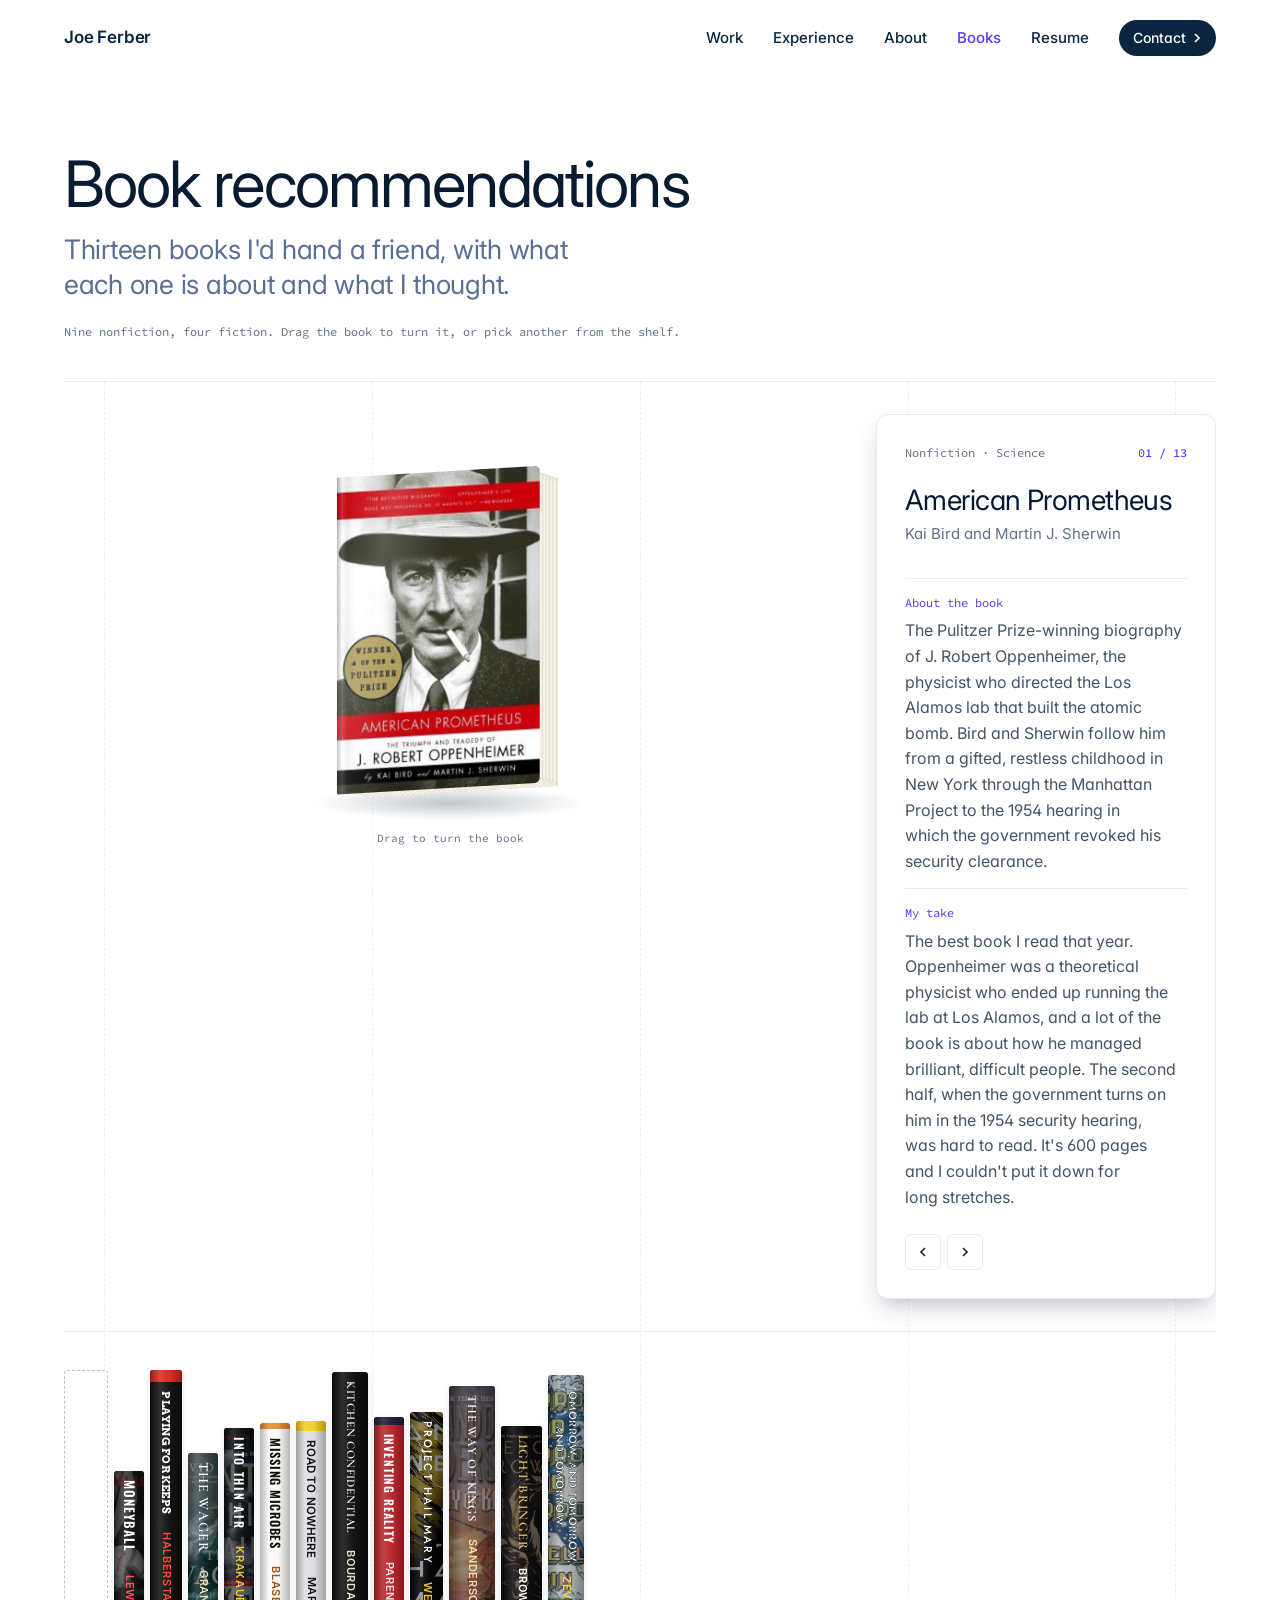
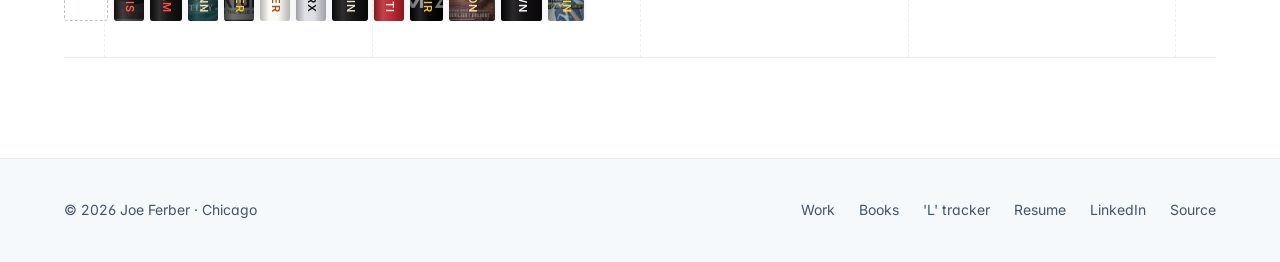
==== commit 6b79cc67: "Add six books and a summary for every book - Add The Wager, Into Thin Air, Kitchen Confidential, Inv" ====
--- a/books/index.html
+++ b/books/index.html
@@ -4,7 +4,7 @@
 <meta charset="utf-8">
 <meta name="viewport" content="width=device-width, initial-scale=1">
 <title>Book recommendations | Joe Ferber</title>
-<meta name="description" content="Seven books Joe Ferber recommends, with a note on each.">
+<meta name="description" content="Thirteen books Joe Ferber recommends, with what each one is about and what he thought.">
 <meta name="theme-color" content="#ffffff">
 <meta property="og:type" content="website">
 <meta property="og:site_name" content="Joe Ferber">
@@ -327,6 +327,9 @@
 .page-title{font-weight:400;font-size:clamp(40px,5vw,64px);line-height:1.06;letter-spacing:-.03em;margin:0;color:var(--ink-deep);text-wrap:balance}
 .page-title span{display:block;margin-top:14px;font-size:.42em;line-height:1.3;letter-spacing:-.01em;color:#5b6f93}
 header nav a[aria-current="page"]{color:var(--accent-strong)}
+.detail .sec{padding-top:14px;margin-top:14px;border-top:1px solid var(--rule)}
+.detail .sec:first-of-type{border-top:0;margin-top:0;padding-top:0}
+.detail .lbl{display:block;margin-bottom:6px;font-family:var(--mono);font-size:12px;color:var(--accent-strong)}
 .detail .dt{font-weight:400;font-size:28px;line-height:1.15;letter-spacing:-.02em;color:var(--ink-deep);margin:22px 0 6px;text-wrap:balance}
 </style>
 </head>
@@ -341,8 +344,8 @@
 
 <main class="books books-page" id="top">
   <div class="wrap">
-    <div class="sec-head"><h1 class="page-title">Book recommendations <span>Seven books I'd hand a friend, with a note on why.</span></h1></div>
-    <p class="note">Five nonfiction, two fiction. Drag the book to turn it, or pick another from the shelf.</p>
+    <div class="sec-head"><h1 class="page-title">Book recommendations <span>Thirteen books I'd hand a friend, with what each one is about and what I thought.</span></h1></div>
+    <p class="note">Nine nonfiction, four fiction. Drag the book to turn it, or pick another from the shelf.</p>
     <div class="library">
       <div class="guides" aria-hidden="true"><div class="wrap"><span></span><span></span><span></span><span></span></div></div>
       <div class="book-stage" id="stage" tabindex="0" role="img" aria-roledescription="3D book" aria-label="Selected book. Drag or use the arrow keys to turn it.">
@@ -350,7 +353,7 @@
         <div class="lift" id="lift">
           <div class="book3d" id="book3d">
             <div class="f front"><img class="cvimg" alt="" draggable="false"></div>
-            <div class="f back"><div class="blurb"><b>Joe's note</b><span class="bn"></span></div><span class="mk">joeferber.com / shelf</span></div>
+            <div class="f back"><div class="blurb"><b>About the book</b><span class="bn"></span></div><span class="mk">joeferber.com / shelf</span></div>
             <div class="f spine spn"></div>
             <div class="f edge"></div><div class="f top"></div><div class="f bot"></div>
           </div>
@@ -372,14 +375,7 @@
 document.addEventListener('click',e=>{if(siteNav.classList.contains('open')&&!menuBtn.contains(e.target)&&(e.target.closest('#site-nav a')||!siteNav.contains(e.target)))setMenu(false)});
 addEventListener('keydown',e=>{if(e.key==='Escape'&&siteNav.classList.contains('open')){setMenu(false);menuBtn.focus()}});
 document.getElementById('year').textContent=new Date().getFullYear();
-const BOOKS=[
- ["American Prometheus","Kai Bird and Martin J. Sherwin","#1f1c1a","#fff",60,"Nonfiction · Science","The best book I read that year. Oppenheimer was a theoretical physicist who ended up running the lab at Los Alamos, and a lot of the book is about how he managed brilliant, difficult people. The second half, when the government turns on him in the 1954 security hearing, was hard to read. It's 600 pages and I couldn't put it down for long stretches.","american-prometheus"],
- ["Moneyball","Michael Lewis","#5f615e","#fff",40,"Nonfiction · Business","An incredibly intriguing story for a book about statistics. The A's couldn't outspend anyone, so they paid for things other teams undervalued, like on-base percentage. The math is the easy part of the story. The hard part was getting scouts and executives to trust it. I learned quite a lot.","moneyball"],
- ["Playing for Keeps","David Halberstam","#111111","#fff",48,"Nonfiction · Business","Halberstam covers Jordan's whole career, but I liked the business around him most: Nike, the NBA's marketing, and the TV deals that carried the league overseas. He spends real time on the people making those calls, which I didn't expect from a basketball book.","playing-for-keeps"],
- ["Missing Microbes","Martin J. Blaser","#f4f1ea","#061b31",42,"Nonfiction · Science","My neuroscience background made this one hard to put down. Blaser argues that decades of heavy antibiotic use have wiped out gut bacteria we depend on, and he ties that loss to rising rates of asthma, allergies, and obesity. Antibiotics are still the hero of the story. He just makes a good case that nobody was tracking what they cost.","missing-microbes"],
- ["Road to Nowhere","Paris Marx","#d9d8df","#061b31",44,"Nonfiction · Technology","Paris Marx goes after Silicon Valley's transportation pitches one at a time: ride-hailing, self-driving cars, the Hyperloop. His argument is that most of them were designed around a business model, and that cities would get more out of better buses and trains. I built a tracker for Chicago's trains, so I was already on his side.","road-to-nowhere"],
- ["Project Hail Mary","Andy Weir","#1d170b","#fff",50,"Fiction","If you don't like science, you'll hate it. I like science, so I loved it. A junior high science teacher wakes up alone on a spaceship with no memory and has to work out, one experiment at a time, why he's there. The pacing is perfect. If you like this one, read John Scalzi next.","project-hail-mary"],
- ["Tomorrow, and Tomorrow, and Tomorrow","Gabrielle Zevin","#4e6474","#fff",46,"Fiction","Not my typical book, but I couldn't put it down for long stretches. Two friends make video games together for about thirty years, and the book is really about what that partnership costs them. The video game details were cool, and I liked the ending.","tomorrow"]];
+const BOOKS=[["American Prometheus","Kai Bird and Martin J. Sherwin","#1f1c1a","#fff",60,"Nonfiction · Science","The best book I read that year. Oppenheimer was a theoretical physicist who ended up running the lab at Los Alamos, and a lot of the book is about how he managed brilliant, difficult people. The second half, when the government turns on him in the 1954 security hearing, was hard to read. It's 600 pages and I couldn't put it down for long stretches.","american-prometheus","The Pulitzer Prize-winning biography of J. Robert Oppenheimer, the physicist who directed the Los Alamos lab that built the atomic bomb. Bird and Sherwin follow him from a gifted, restless childhood in New York through the Manhattan Project to the 1954 hearing in which the government revoked his security clearance."],["Moneyball","Michael Lewis","#5f615e","#fff",40,"Nonfiction · Business","An incredibly intriguing story for a book about statistics. The A's couldn't outspend anyone, so they paid for things other teams undervalued, like on-base percentage. The math is the easy part of the story. The hard part was getting scouts and executives to trust it. I learned quite a lot.","moneyball","In 2002 the Oakland A's had one of the smallest payrolls in baseball and kept winning anyway. Michael Lewis follows general manager Billy Beane as he builds a roster around overlooked statistics like on-base percentage, and around players the rest of the league had written off."],["Playing for Keeps","David Halberstam","#111111","#fff",48,"Nonfiction · Business","Halberstam covers Jordan's whole career, but I liked the business around him most: Nike, the NBA's marketing, and the TV deals that carried the league overseas. He spends real time on the people making those calls, which I didn't expect from a basketball book.","playing-for-keeps","David Halberstam's account of Michael Jordan's career, from his childhood in North Carolina through six championships with the Chicago Bulls. It's also the story of how Nike, the NBA, and cable television turned one player into a worldwide brand."],["The Wager","David Grann","#1f3b47","#fff",44,"Nonfiction · History","Only 270 pages, and excellent from start to finish. It's a gripping story about people pushed to the extreme, and I couldn't put it down. Am I an old man now that I enjoy books about ships and the 18th-century British navy? Yes.","the-wager","In 1741 the British warship Wager wrecked off the coast of Patagonia. The survivors split up, and two groups eventually made it home with very different stories about what happened, each accusing the other of mutiny. David Grann reconstructs the truth from logbooks, journals, and the court-martial that followed."],["Into Thin Air","Jon Krakauer","#2b2f33","#fff",46,"Nonfiction · Adventure","Fantastic, enthralling, and the kind of book that sticks with you. The account gets more unsettling as chaos sets in and climbers have to make life-or-death decisions. Incredibly well written.","into-thin-air","In May 1996 journalist Jon Krakauer reached the summit of Mount Everest on assignment for Outside magazine. Hours later a storm hit the mountain, and eight climbers died. This is his firsthand account of the climb, the disaster, and the decisions that led to it."],["Missing Microbes","Martin J. Blaser","#f4f1ea","#061b31",42,"Nonfiction · Science","My neuroscience background made this one hard to put down. Blaser argues that decades of heavy antibiotic use have wiped out gut bacteria we depend on, and he ties that loss to rising rates of asthma, allergies, and obesity. Antibiotics are still the hero of the story. He just makes a good case that nobody was tracking what they cost.","missing-microbes","Microbiologist Martin Blaser explains how the trillions of bacteria living in and on our bodies help keep us healthy, and how overusing antibiotics may be wiping some of them out for good. He links that loss to the rise of conditions like asthma, allergies, obesity, and diabetes."],["Road to Nowhere","Paris Marx","#d9d8df","#061b31",44,"Nonfiction · Technology","Paris Marx goes after Silicon Valley's transportation pitches one at a time: ride-hailing, self-driving cars, the Hyperloop. His argument is that most of them were designed around a business model, and that cities would get more out of better buses and trains. I built a tracker for Chicago's trains, so I was already on his side.","road-to-nowhere","Paris Marx looks at the transportation future Silicon Valley keeps selling, from Uber to self-driving cars to the Hyperloop, and argues that it mostly serves the companies doing the selling. The book makes the case for public transit and for cities built around people rather than cars."],["Kitchen Confidential","Anthony Bourdain","#0d0d0d","#fff",44,"Nonfiction · Memoir","Bourdain writes like he's talking to you at the bar after a shift. It's blunt and very funny, and you come away knowing how a restaurant actually runs. I liked it even more than A Cook's Tour.","kitchen-confidential","Anthony Bourdain's memoir of two decades in professional kitchens, from washing dishes on Cape Cod to running the kitchen at Brasserie Les Halles in New York. It's a candid look at how restaurants really work, with advice on what to order and what to avoid."],["Inventing Reality","Michael Parenti","#c3262d","#fff",40,"Nonfiction · Media","Some of the examples are dated, but the argument still lands: who gets quoted and what gets left out shape a story as much as the facts do. It made me read the news differently.","inventing-reality","Michael Parenti examines how American news media shape what readers believe. He argues that coverage of politics, labor, and foreign affairs tends to reflect the interests of the companies that own the outlets, and he walks through specific stories to show how framing and omission do the work."],["Project Hail Mary","Andy Weir","#1d170b","#fff",50,"Fiction","If you don't like science, you'll hate it. I like science, so I loved it. A junior high science teacher wakes up alone on a spaceship with no memory and has to work out, one experiment at a time, why he's there. The pacing is perfect. If you like this one, read John Scalzi next.","project-hail-mary","Ryland Grace wakes up alone on a spacecraft with no memory of who he is or how he got there. As it comes back to him, he learns he's on a last-chance mission to save Earth from an organism that's dimming the sun, and that he may not be as alone as he thought."],["The Way of Kings","Brandon Sanderson","#3a2a20","#fff",70,"Fiction","1,252 pages and over a month of reading. It starts slow, really slow, and it could have been 20% shorter, but it picks up, and the scale of what's coming is exciting. It's fun to read something this long.","way-of-kings","The first book in Brandon Sanderson's Stormlight Archive. On Roshar, a world scoured by giant storms, a surgeon's son turned slave, a highprince troubled by visions, and a young scholar with a secret are pulled into a war that turns out to be the start of something much bigger."],["Light Bringer","Pierce Brown","#0b0b0b","#fff",62,"Fiction","Maybe the best of the series. Cassius was always my favorite, and he shines in this one. I don't know what I'll do until the final book comes out. This might be the best series I've ever read.","light-bringer","The sixth book in Pierce Brown's Red Rising saga. Darrow, who started the series as a slave mining beneath the surface of Mars, is now fighting to hold together the republic he helped build while war spreads across the solar system."],["Tomorrow, and Tomorrow, and Tomorrow","Gabrielle Zevin","#4e6474","#fff",46,"Fiction","Not my typical book, but I couldn't put it down for long stretches. Two friends make video games together for about thirty years, and the book is really about what that partnership costs them. The video game details were cool, and I liked the ending.","tomorrow","Sam and Sadie meet as kids in a hospital game room in Los Angeles, then run into each other years later and start designing video games together. Over three decades the book follows their partnership, their success, and the ways they let each other down."]];
 const row=document.getElementById('row'),detail=document.getElementById('detail'),stage=document.getElementById('stage'),book=document.getElementById('book3d'),lift=document.getElementById('lift'),ground=document.getElementById('ground');
 const pad=n=>String(n).padStart(2,'0');
 const chev=d=>`<svg viewBox="0 0 10 10" fill="none" stroke="currentColor" stroke-width="1.6"><path d="${d}"/></svg>`;
@@ -412,7 +408,13 @@
  "missing-microbes":{bg:"#fbfaf6",fg:"#111",ac:"#a4500f",title:"Missing Microbes",author:"Blaser",tf:"Oswald,sans-serif",tw:600,tls:".06em",tz:1.15,band:"#e8892b",bandh:"6px"},
  "road-to-nowhere":{bg:"#dcdde3",fg:"#111",ac:"#111",title:"Road to Nowhere",author:"Marx",tf:"Inter,sans-serif",tw:600,tls:".01em",tz:1.05,band:"#f2cf1d",bandh:"10px"},
  "project-hail-mary":{bg:"#111",fg:"#fff",ac:"#f2c230",title:"Project Hail Mary",author:"Weir",tf:"Jost,sans-serif",tw:500,tls:".2em",tz:1,art:"project-hail-mary",ax:"18%",ov:"rgba(0,0,0,.45)"},
- "tomorrow":{bg:"#2f5f7f",fg:"#fff",ac:"#ffd34d",title:"Tomorrow, and Tomorrow, and Tomorrow",author:"Zevin",tf:"Jost,sans-serif",tw:600,tls:".03em",tz:1,art:"tomorrow",ax:"72%",ov:"rgba(16,40,70,.35)",stroke:".4px #0d2236"}};
+ "tomorrow":{bg:"#2f5f7f",fg:"#fff",ac:"#ffd34d",title:"Tomorrow, and Tomorrow, and Tomorrow",author:"Zevin",tf:"Jost,sans-serif",tw:600,tls:".03em",tz:1,art:"tomorrow",ax:"72%",ov:"rgba(16,40,70,.35)",stroke:".4px #0d2236"},
+ "the-wager":{bg:"#1f3b47",fg:"#fff",ac:"#ecdcb0",title:"The Wager",author:"Grann",tf:"'Cormorant Garamond',serif",tw:600,tls:".08em",tz:1.3,art:"the-wager",ax:"28%",ov:"rgba(10,28,38,.5)"},
+ "into-thin-air":{bg:"#2b2f33",fg:"#fff",ac:"#f2c230",title:"Into Thin Air",author:"Krakauer",tf:"Oswald,sans-serif",tw:600,tls:".14em",tz:1.1,art:"into-thin-air",ax:"45%",ov:"rgba(18,22,26,.55)"},
+ "kitchen-confidential":{bg:"#0d0d0d",fg:"#fff",ac:"#e9e2cf",title:"Kitchen Confidential",author:"Bourdain",tf:"'Cormorant Garamond',serif",tw:600,tls:".04em",tz:1.08},
+ "inventing-reality":{bg:"#b8222a",fg:"#fff",ac:"#ffe3e3",title:"Inventing Reality",author:"Parenti",tf:"Oswald,sans-serif",tw:600,tls:".1em",tz:1.08,band:"#1c1c3a",bandh:"8px"},
+ "way-of-kings":{bg:"#3a2a20",fg:"#fff",ac:"#ffd9a0",title:"The Way of Kings",author:"Sanderson",tf:"'Cormorant Garamond',serif",tw:600,tls:".06em",tz:1.15,art:"way-of-kings",ax:"60%",ov:"rgba(40,20,8,.5)"},
+ "light-bringer":{bg:"#0b0b0b",fg:"#e9c46a",ac:"#fff",title:"Light Bringer",author:"Brown",tf:"'Cormorant Garamond',serif",tw:600,tls:".1em",tz:1.2,art:"light-bringer",ax:"65%",ov:"rgba(0,0,0,.62)"}};
 function paintSpine(el,slug){
   const d=SPINES[slug];
   const v={'--bg':d.bg,'--fg':d.fg,'--ac':d.ac,'--tf':d.tf,'--tw':d.tw,'--tls':d.tls,'--tz':d.tz,'--band':d.band||'transparent','--bandh':d.bandh||'0px','--art':d.art?`url(/assets/books/${d.art}.jpg)`:'none','--ax':d.ax||'50%','--ov':d.ov||'transparent','--stroke':d.stroke||'0'};
@@ -448,13 +450,13 @@
   book.style.setProperty('--c',c);book.style.setProperty('--fg',fg);book.style.setProperty('--bd',(innerWidth<900?d*.8:d)+'px');
   book.querySelector('.cvimg').src=`/assets/books/${img}.jpg`;
   const sp3=book.querySelector('.spine');paintSpine(sp3,img);sp3.classList.remove('sp-wrap');sizeSpine(sp3);{const t3=sp3.querySelector('.st');if(t3.scrollWidth>t3.clientWidth+1)sp3.classList.add('sp-wrap')}
-  book.querySelector('.bn').textContent=note;
+  book.querySelector('.bn').textContent=BOOKS[i][8];
   stage.setAttribute('aria-label',`${t} by ${a}. Drag or use the arrow keys to turn it.`);
   if(!first&&!still){lift.classList.add('enter');ry=-90;rx=0;vel=0;void lift.offsetWidth;lift.classList.remove('enter')}
   target=REST;lastTouch=performance.now();
   if(!first&&row.scrollWidth>row.clientWidth){const b=row.children[i];row.scrollTo({left:b.offsetLeft-row.clientWidth/2,behavior:'smooth'})}
   detail.classList.add('swap');
-  setTimeout(()=>{detail.innerHTML=`<div class="k"><span>${g}</span><b>${pad(i+1)} / ${pad(BOOKS.length)}</b></div><h2 class="dt">${t}</h2><p class="by">${a}</p><p>${note}</p><div class="sw"><button type="button" aria-label="Previous book" data-d="-1">${chev('M7 1L3 5l4 4')}</button><button type="button" aria-label="Next book" data-d="1">${chev('M3 1l4 4-4 4')}</button></div>`;
+  setTimeout(()=>{detail.innerHTML=`<div class="k"><span>${g}</span><b>${pad(i+1)} / ${pad(BOOKS.length)}</b></div><h2 class="dt">${t}</h2><p class="by">${a}</p><div class="sec"><span class="lbl">About the book</span><p>${BOOKS[i][8]}</p></div><div class="sec"><span class="lbl">My take</span><p>${note}</p></div><div class="sw"><button type="button" aria-label="Previous book" data-d="-1">${chev('M7 1L3 5l4 4')}</button><button type="button" aria-label="Next book" data-d="1">${chev('M3 1l4 4-4 4')}</button></div>`;
     detail.querySelectorAll('.sw button').forEach(btn=>btn.addEventListener('click',()=>pick(cur+ +btn.dataset.d)));
     detail.classList.remove('swap')},first?0:160);
 }
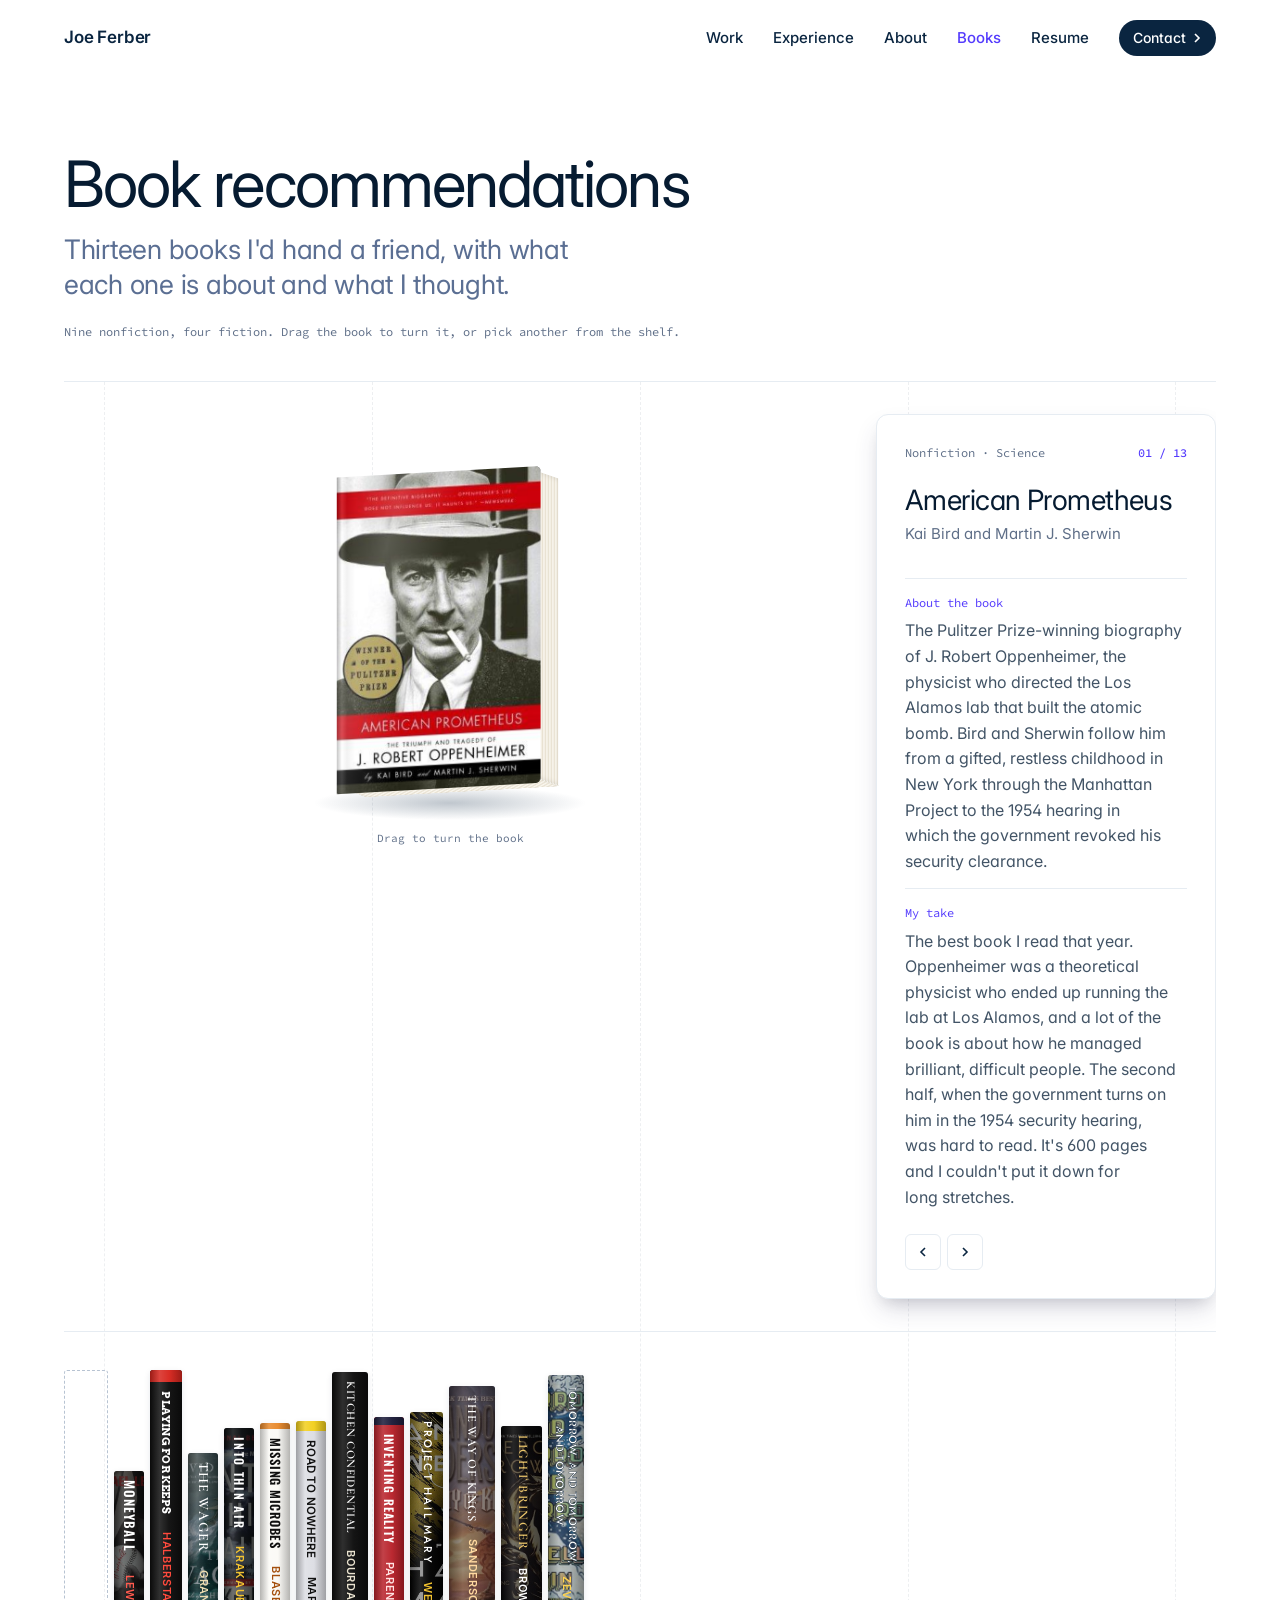
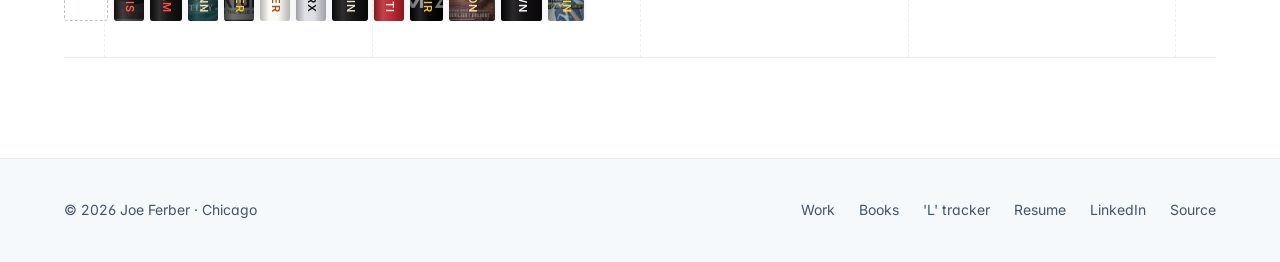
==== commit 7fa35d38: "Use the 2026 resume and show Orbus as a past role - Replace the downloadable resume with the 2026 we" ====
--- a/books/index.html
+++ b/books/index.html
@@ -338,7 +338,7 @@
   <div class="wrap">
     <a class="mark" href="/">Joe Ferber</a>
     <button class="menu" type="button" aria-expanded="false" aria-controls="site-nav"><span>Menu</span></button>
-    <nav id="site-nav" aria-label="Primary"><a href="/#work">Work</a><a href="/#experience">Experience</a><a href="/#about">About</a><a href="/books/" aria-current="page">Books</a><a href="/assets/Joe_Ferber_Resume.pdf" download>Resume</a><a class="btn btn-nav" href="mailto:joe.ferber@kellogg.northwestern.edu">Contact <svg viewBox="0 0 10 10" fill="none" stroke="currentColor" stroke-width="1.6"><path d="M3 1l4 4-4 4"/></svg></a></nav>
+    <nav id="site-nav" aria-label="Primary"><a href="/#work">Work</a><a href="/#experience">Experience</a><a href="/#about">About</a><a href="/books/" aria-current="page">Books</a><a href="/assets/Joe_Ferber_Resume.pdf?v=2026-11" download>Resume</a><a class="btn btn-nav" href="mailto:joe.ferber@kellogg.northwestern.edu">Contact <svg viewBox="0 0 10 10" fill="none" stroke="currentColor" stroke-width="1.6"><path d="M3 1l4 4-4 4"/></svg></a></nav>
   </div>
 </header>
 
@@ -366,7 +366,7 @@
   </div>
 </main>
 
-<footer><div class="wrap"><span>© <span id="year">2026</span> Joe Ferber · Chicago</span><nav aria-label="Footer"><a href="/#work">Work</a><a href="/books/">Books</a><a href="/trains/">'L' tracker</a><a href="/assets/Joe_Ferber_Resume.pdf" download>Resume</a><a href="https://www.linkedin.com/in/joe-ferber/">LinkedIn</a><a href="https://github.com/kelloggjoe/joe-ferber-portfolio">Source</a></nav></div></footer>
+<footer><div class="wrap"><span>© <span id="year">2026</span> Joe Ferber · Chicago</span><nav aria-label="Footer"><a href="/#work">Work</a><a href="/books/">Books</a><a href="/trains/">'L' tracker</a><a href="/assets/Joe_Ferber_Resume.pdf?v=2026-11" download>Resume</a><a href="https://www.linkedin.com/in/joe-ferber/">LinkedIn</a><a href="https://github.com/kelloggjoe/joe-ferber-portfolio">Source</a></nav></div></footer>
 
 <script>
 const menuBtn=document.querySelector('.menu'),siteNav=document.getElementById('site-nav');
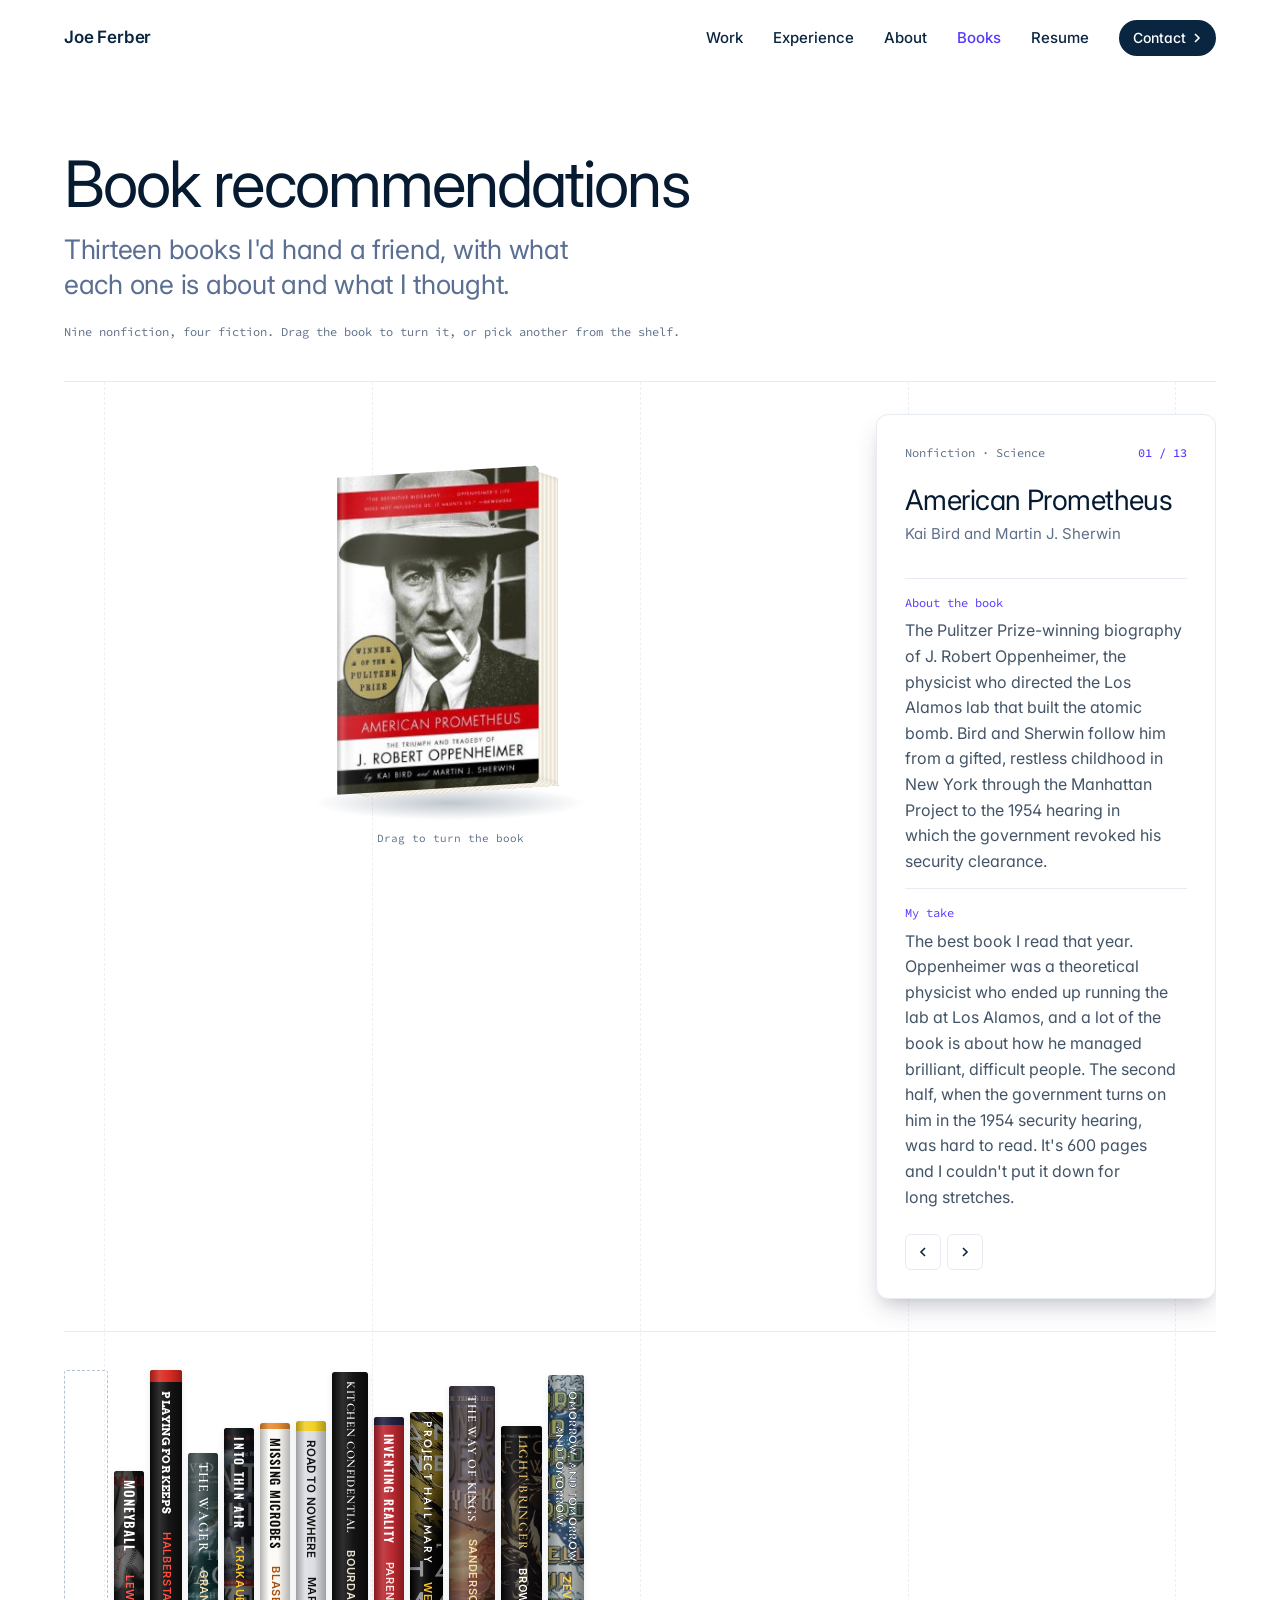
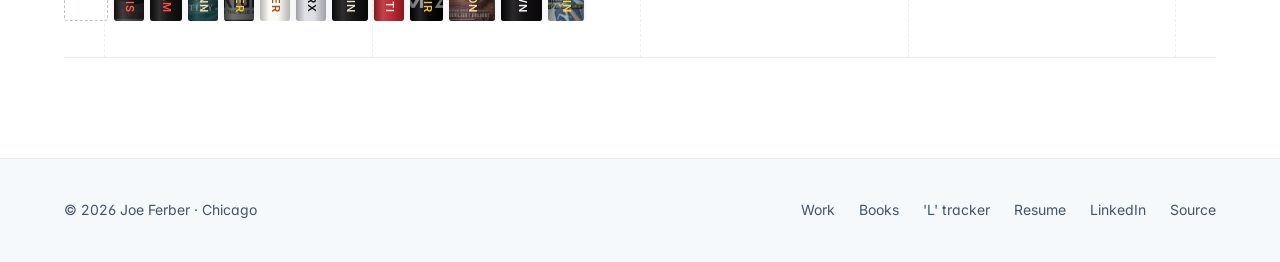
==== commit feade668: "Swap in the resume PDF without the clearance line Co-Authored-By: Claude Opus 5.5 <noreply@anthropic" ====
--- a/books/index.html
+++ b/books/index.html
@@ -338,7 +338,7 @@
   <div class="wrap">
     <a class="mark" href="/">Joe Ferber</a>
     <button class="menu" type="button" aria-expanded="false" aria-controls="site-nav"><span>Menu</span></button>
-    <nav id="site-nav" aria-label="Primary"><a href="/#work">Work</a><a href="/#experience">Experience</a><a href="/#about">About</a><a href="/books/" aria-current="page">Books</a><a href="/assets/Joe_Ferber_Resume.pdf?v=2026-11" download>Resume</a><a class="btn btn-nav" href="mailto:joe.ferber@kellogg.northwestern.edu">Contact <svg viewBox="0 0 10 10" fill="none" stroke="currentColor" stroke-width="1.6"><path d="M3 1l4 4-4 4"/></svg></a></nav>
+    <nav id="site-nav" aria-label="Primary"><a href="/#work">Work</a><a href="/#experience">Experience</a><a href="/#about">About</a><a href="/books/" aria-current="page">Books</a><a href="/assets/Joe_Ferber_Resume.pdf?v=2026-11b" download>Resume</a><a class="btn btn-nav" href="mailto:joe.ferber@kellogg.northwestern.edu">Contact <svg viewBox="0 0 10 10" fill="none" stroke="currentColor" stroke-width="1.6"><path d="M3 1l4 4-4 4"/></svg></a></nav>
   </div>
 </header>
 
@@ -366,7 +366,7 @@
   </div>
 </main>
 
-<footer><div class="wrap"><span>© <span id="year">2026</span> Joe Ferber · Chicago</span><nav aria-label="Footer"><a href="/#work">Work</a><a href="/books/">Books</a><a href="/trains/">'L' tracker</a><a href="/assets/Joe_Ferber_Resume.pdf?v=2026-11" download>Resume</a><a href="https://www.linkedin.com/in/joe-ferber/">LinkedIn</a><a href="https://github.com/kelloggjoe/joe-ferber-portfolio">Source</a></nav></div></footer>
+<footer><div class="wrap"><span>© <span id="year">2026</span> Joe Ferber · Chicago</span><nav aria-label="Footer"><a href="/#work">Work</a><a href="/books/">Books</a><a href="/trains/">'L' tracker</a><a href="/assets/Joe_Ferber_Resume.pdf?v=2026-11b" download>Resume</a><a href="https://www.linkedin.com/in/joe-ferber/">LinkedIn</a><a href="https://github.com/kelloggjoe/joe-ferber-portfolio">Source</a></nav></div></footer>
 
 <script>
 const menuBtn=document.querySelector('.menu'),siteNav=document.getElementById('site-nav');
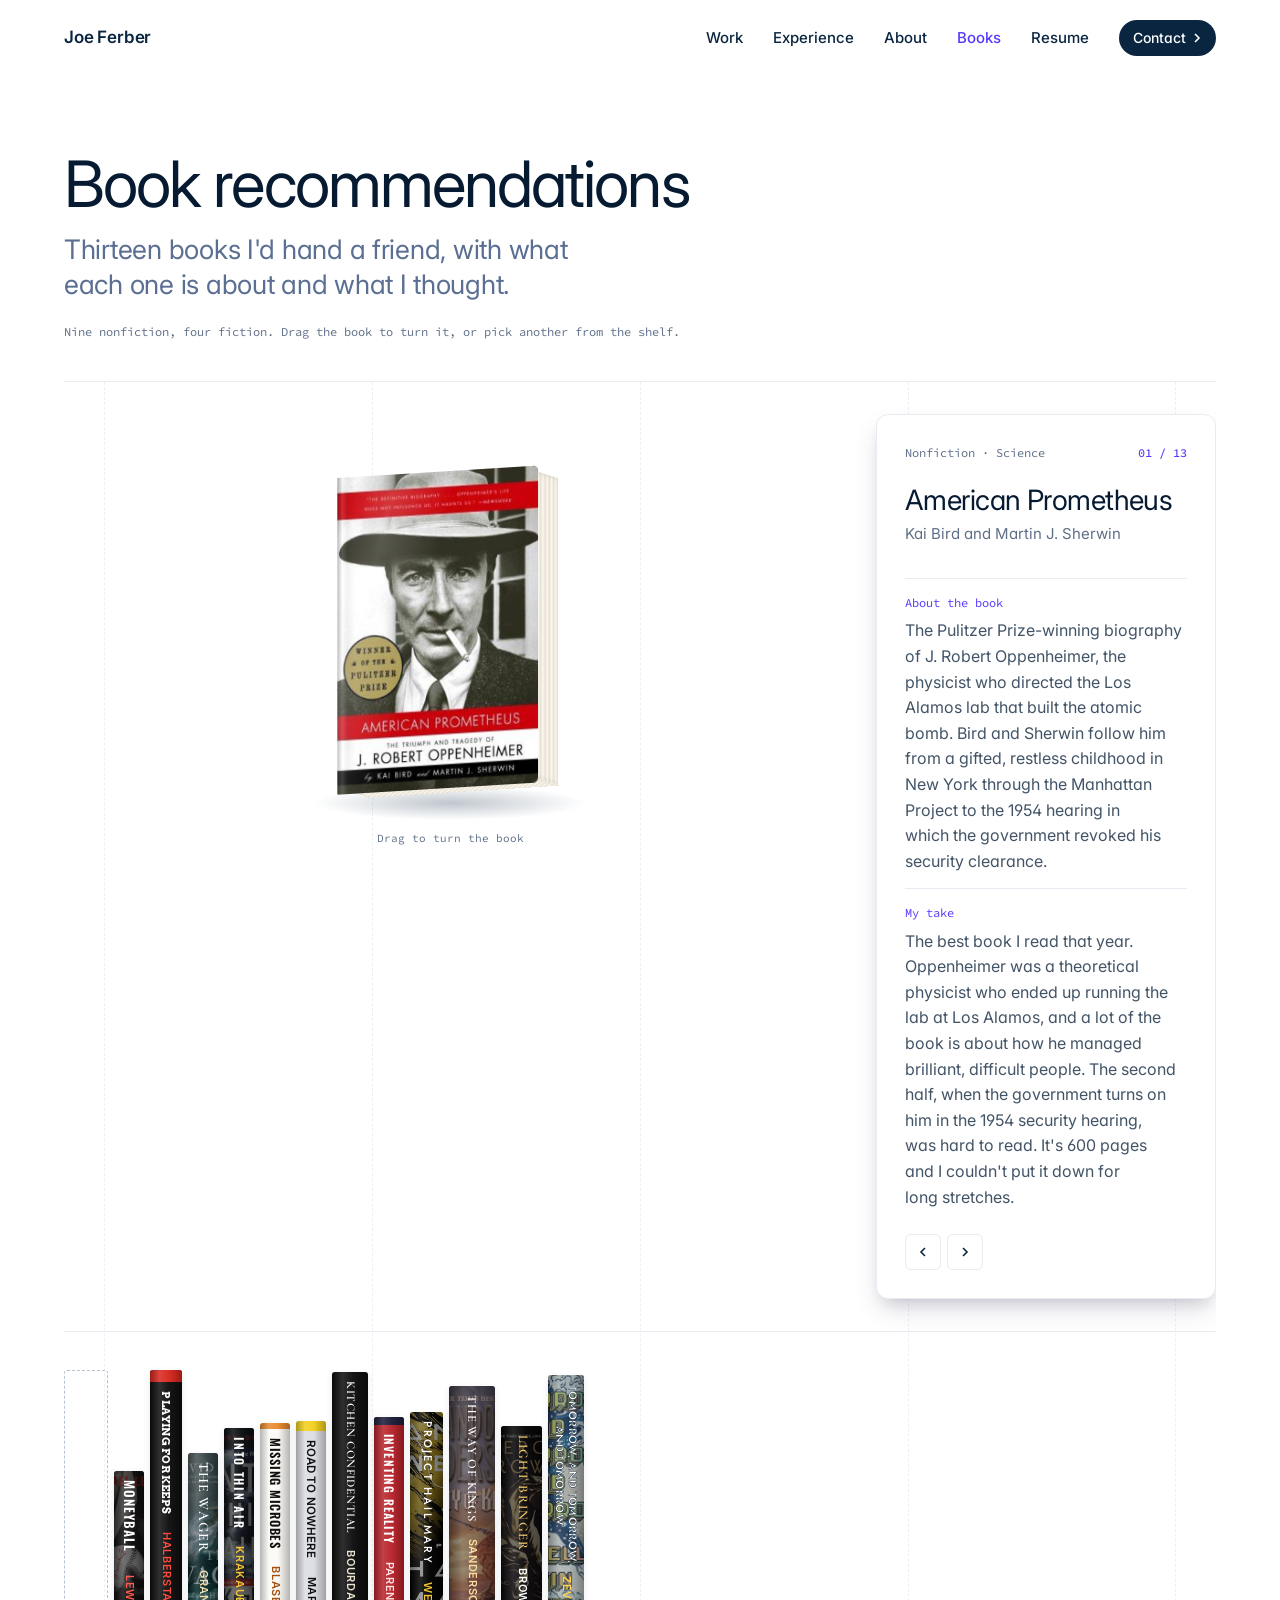
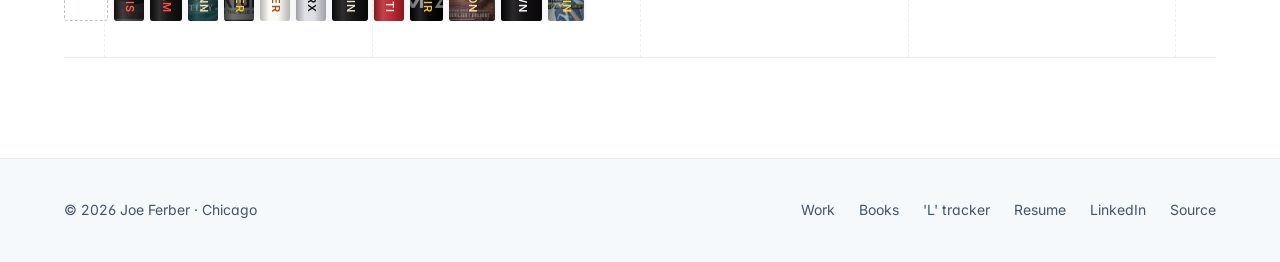
==== commit 12b1e6b7: "Redesign the link preview image to match the site Co-Authored-By: Claude Opus 5.5 <noreply@anthropic" ====
--- a/books/index.html
+++ b/books/index.html
@@ -9,15 +9,16 @@
 <meta property="og:type" content="website">
 <meta property="og:site_name" content="Joe Ferber">
 <meta property="og:title" content="Book recommendations | Joe Ferber">
-<meta property="og:description" content="I take complicated operations apart, find the layer that matters, and build what fixes it.">
-<meta property="og:image" content="https://joeferber.com/assets/joe-ferber-social.png?v=2">
+<meta property="og:description" content="Thirteen books I&#39;d hand a friend, with what each one is about and what I thought.">
+<meta property="og:image" content="https://joeferber.com/assets/joe-ferber-social.png?v=3">
 <meta name="twitter:card" content="summary_large_image">
 <link rel="icon" href="/assets/favicon.svg?v=1" type="image/svg+xml">
 <link rel="canonical" href="https://joeferber.com/books/">
 <meta property="og:url" content="https://joeferber.com/books/">
 <meta property="og:image:width" content="1200">
 <meta property="og:image:height" content="630">
-<meta property="og:image:alt" content="Joe Ferber: Complex systems, made useful.">
+<meta property="og:image:alt" content="Joe Ferber: Complex systems, made useful. Portrait with a pink and purple gradient.">
+<meta name="twitter:image" content="https://joeferber.com/assets/joe-ferber-social.png?v=3">
 <link rel="preconnect" href="https://fonts.googleapis.com">
 <link rel="preconnect" href="https://fonts.gstatic.com" crossorigin>
 <link href="https://fonts.googleapis.com/css2?family=Inter:wght@300;400;500;600&family=Source+Code+Pro:wght@400;500&family=Oswald:wght@500;600&family=Jost:wght@500;600&family=Cormorant+Garamond:wght@600&family=Arvo:wght@700&display=swap" rel="stylesheet">
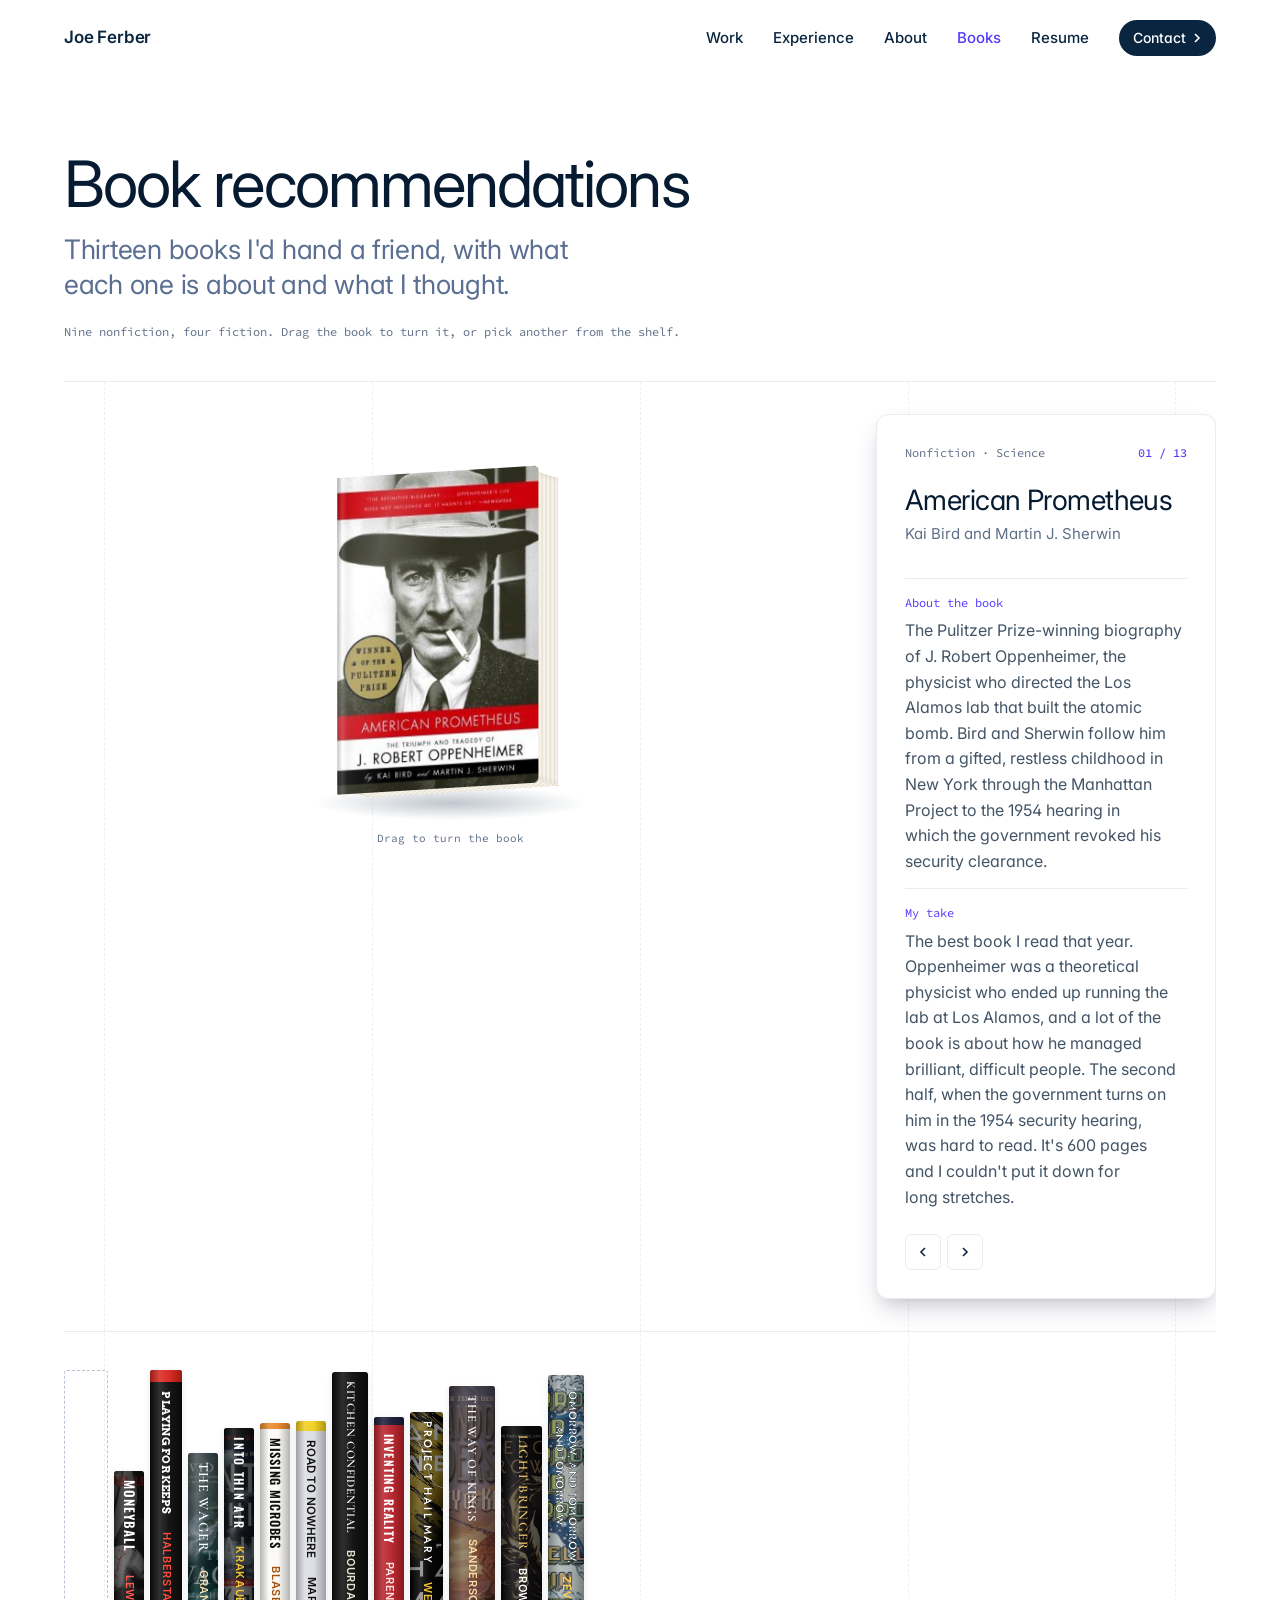
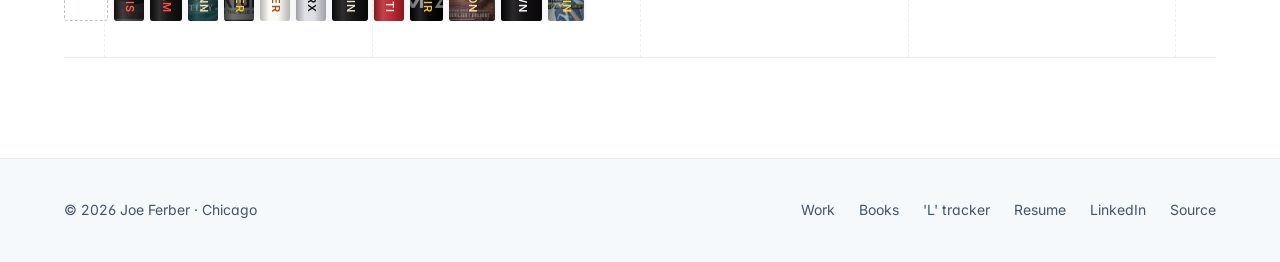
==== commit 39117fff: "Drop the portrait from the link preview, show the layer stack instead Co-Authored-By: Claude Opus 5." ====
--- a/books/index.html
+++ b/books/index.html
@@ -10,15 +10,15 @@
 <meta property="og:site_name" content="Joe Ferber">
 <meta property="og:title" content="Book recommendations | Joe Ferber">
 <meta property="og:description" content="Thirteen books I&#39;d hand a friend, with what each one is about and what I thought.">
-<meta property="og:image" content="https://joeferber.com/assets/joe-ferber-social.png?v=3">
+<meta property="og:image" content="https://joeferber.com/assets/joe-ferber-social.png?v=4">
 <meta name="twitter:card" content="summary_large_image">
 <link rel="icon" href="/assets/favicon.svg?v=1" type="image/svg+xml">
 <link rel="canonical" href="https://joeferber.com/books/">
 <meta property="og:url" content="https://joeferber.com/books/">
 <meta property="og:image:width" content="1200">
 <meta property="og:image:height" content="630">
-<meta property="og:image:alt" content="Joe Ferber: Complex systems, made useful. Portrait with a pink and purple gradient.">
-<meta name="twitter:image" content="https://joeferber.com/assets/joe-ferber-social.png?v=3">
+<meta property="og:image:alt" content="Joe Ferber: Complex systems, made useful. An exploded stack of four project layers on a pink and purple gradient.">
+<meta name="twitter:image" content="https://joeferber.com/assets/joe-ferber-social.png?v=4">
 <link rel="preconnect" href="https://fonts.googleapis.com">
 <link rel="preconnect" href="https://fonts.gstatic.com" crossorigin>
 <link href="https://fonts.googleapis.com/css2?family=Inter:wght@300;400;500;600&family=Source+Code+Pro:wght@400;500&family=Oswald:wght@500;600&family=Jost:wght@500;600&family=Cormorant+Garamond:wght@600&family=Arvo:wght@700&display=swap" rel="stylesheet">
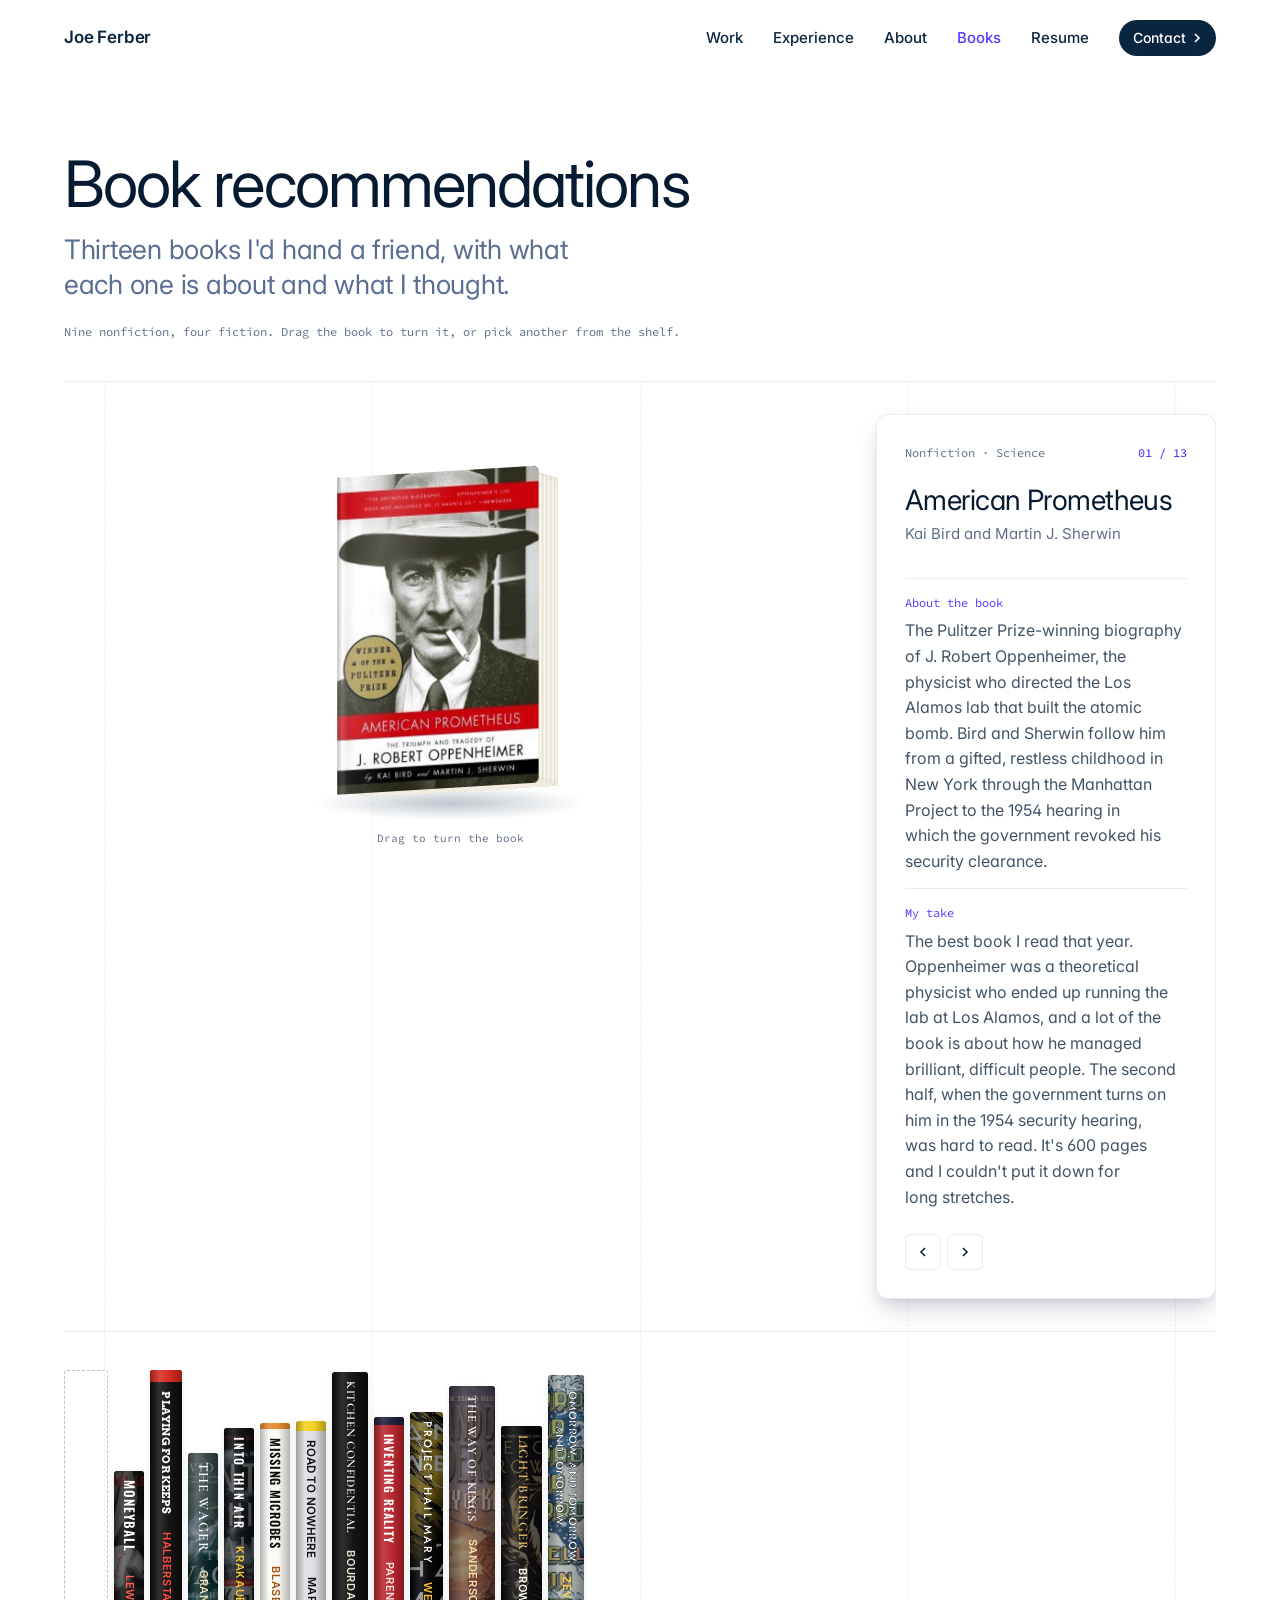
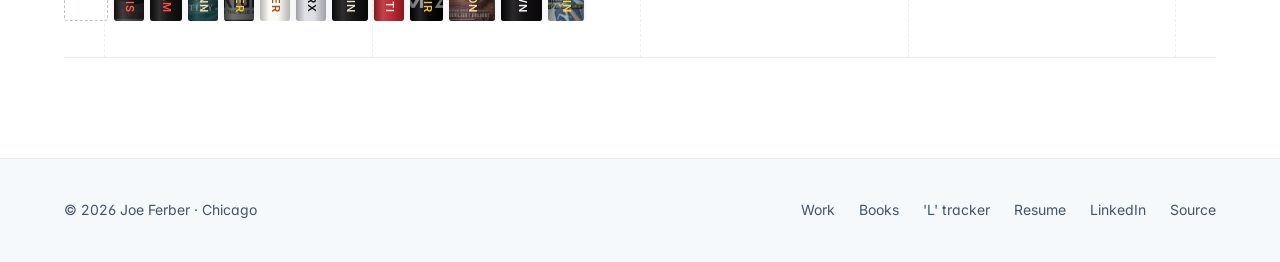
==== commit 41c0dfbd: "New favicon and home-screen icon in the site's style Co-Authored-By: Claude Opus 5.5 <noreply@anthro" ====
--- a/books/index.html
+++ b/books/index.html
@@ -12,7 +12,8 @@
 <meta property="og:description" content="Thirteen books I&#39;d hand a friend, with what each one is about and what I thought.">
 <meta property="og:image" content="https://joeferber.com/assets/joe-ferber-social.png?v=4">
 <meta name="twitter:card" content="summary_large_image">
-<link rel="icon" href="/assets/favicon.svg?v=1" type="image/svg+xml">
+<link rel="icon" href="/assets/favicon.svg?v=2" type="image/svg+xml">
+<link rel="apple-touch-icon" href="/assets/apple-touch-icon.png?v=2">
 <link rel="canonical" href="https://joeferber.com/books/">
 <meta property="og:url" content="https://joeferber.com/books/">
 <meta property="og:image:width" content="1200">
